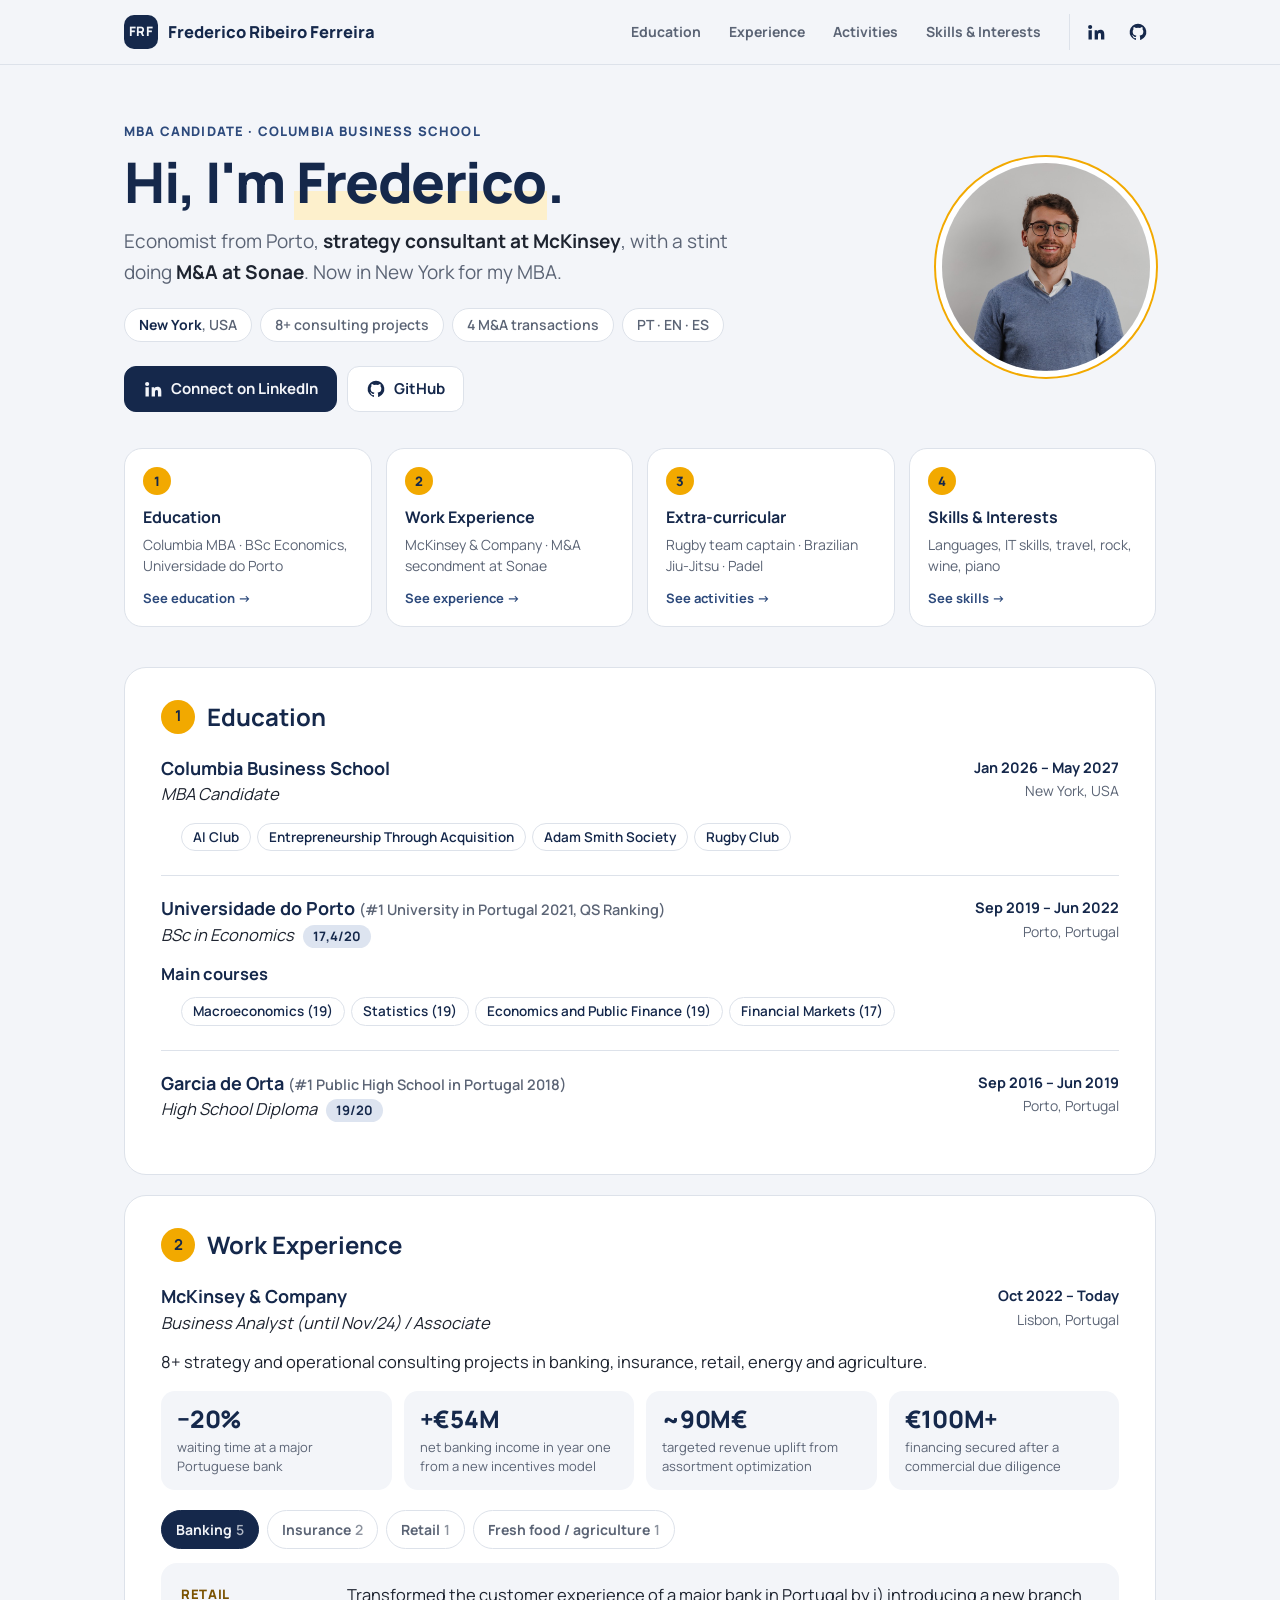
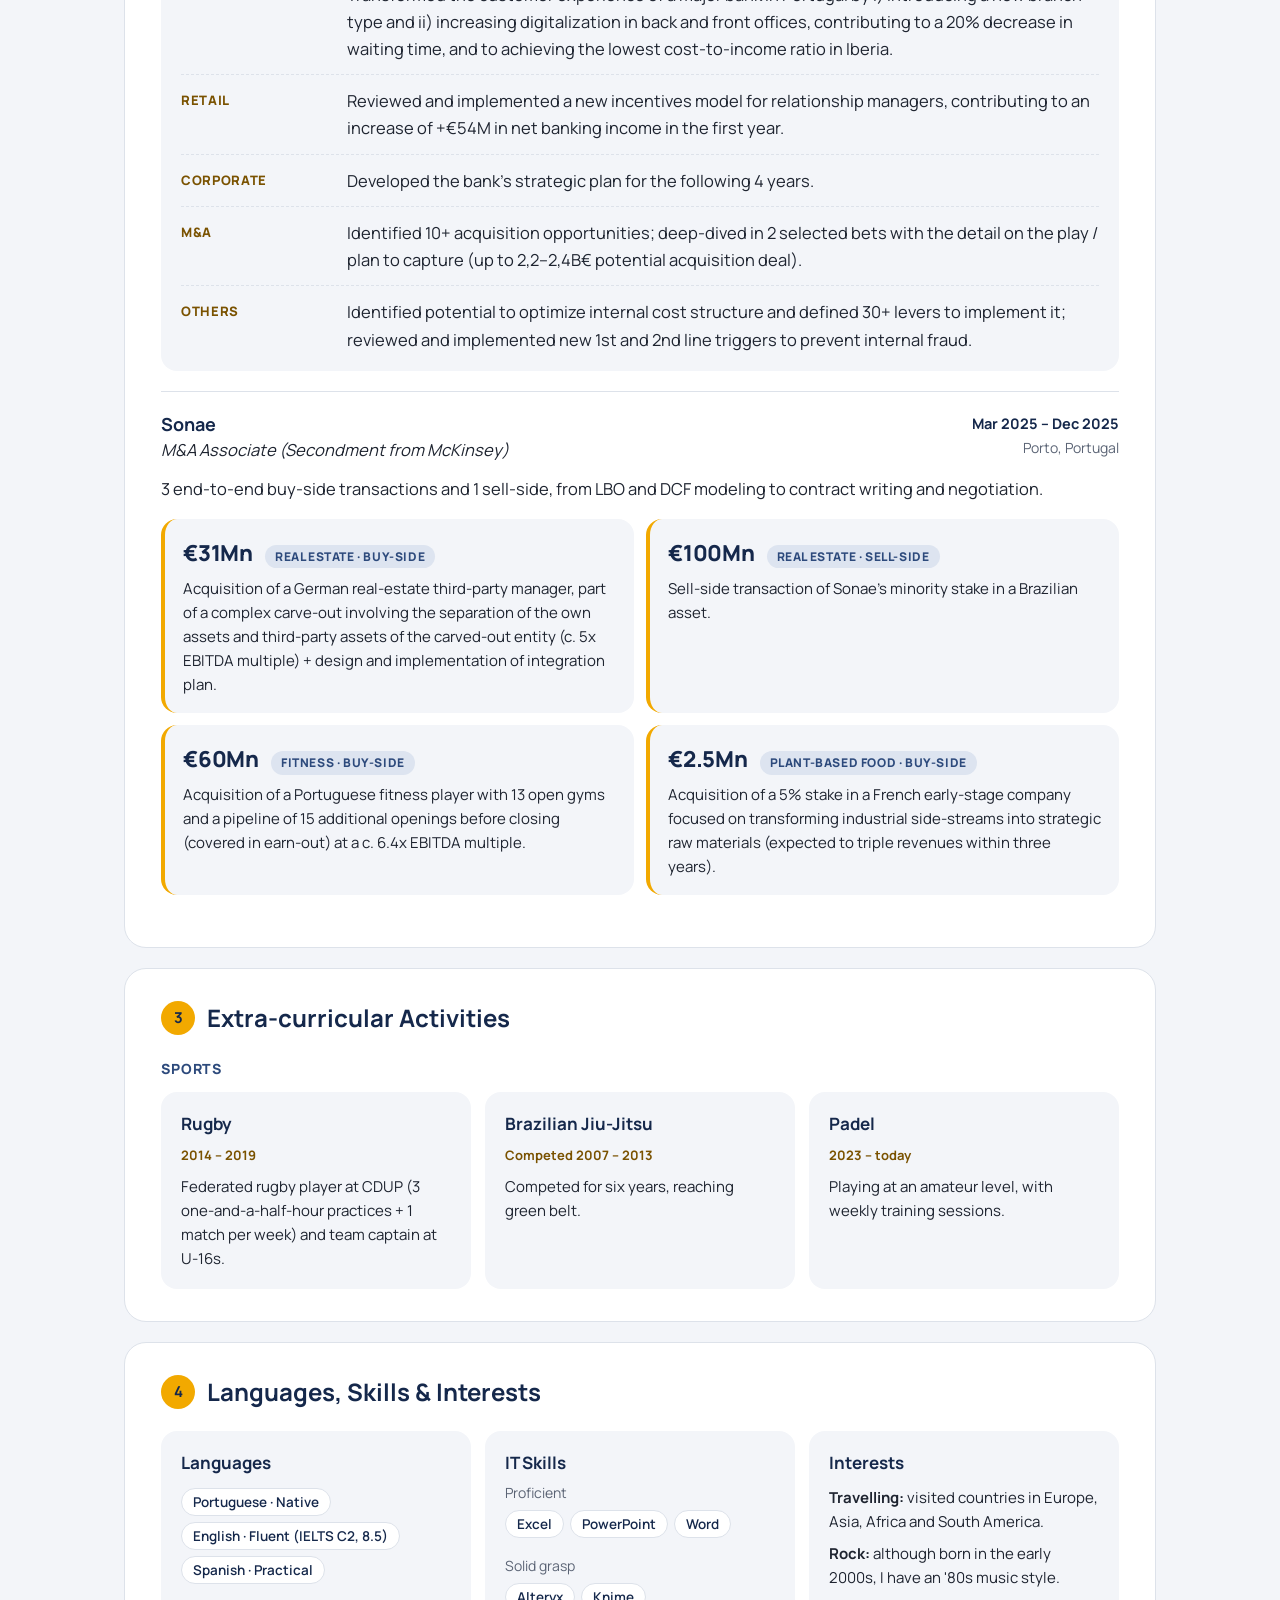
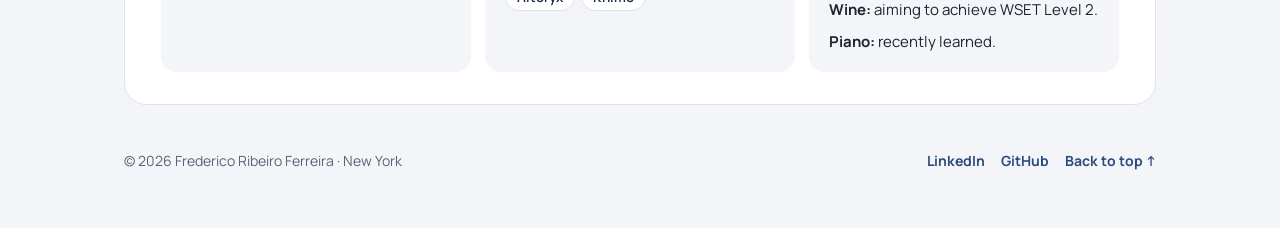
==== index.html @ c1e3e54e "Add personal home page Co-Authored-By: Claude Opus 5.5 <noreply@anthropic.com>" ====
<!doctype html>
<html lang="en">
<head>
<meta charset="utf-8">
<meta name="viewport" content="width=device-width, initial-scale=1">
<title>Frederico Ribeiro Ferreira</title>
<meta name="description" content="Frederico Ribeiro Ferreira: MBA Candidate at Columbia Business School, formerly McKinsey & Company and M&A at Sonae.">
<link rel="preconnect" href="https://fonts.googleapis.com">
<link rel="preconnect" href="https://fonts.gstatic.com" crossorigin>
<link href="https://fonts.googleapis.com/css2?family=Manrope:wght@400;500;600;700;800&display=swap" rel="stylesheet">
<style>
  :root{
    --bg:#F3F5F9; --bg2:#E6EAF1; --paper:#FFFFFF;
    --navy:#15284B; --navy-tint:#DDE4F0; --mid:#2D4A7C;
    --amber:#F2A900; --amber-tint:#FDF0CC; --amber-txt:#7A5200; --on-amber:#15284B;
    --text:#1E2430; --muted:#5B6475; --line:#DDE2EA;
    --r:18px; --nav-h:64px;
    color-scheme:light;
  }
  @media (prefers-color-scheme: dark){
    :root:not([data-theme="light"]){
      --bg:#0E1524; --bg2:#1A2540; --paper:#152038;
      --navy:#E8EDF7; --navy-tint:#1F2E52; --mid:#9DB5E0;
      --amber:#F2A900; --amber-tint:#3A2D0C; --amber-txt:#F7C64D; --on-amber:#15284B;
      --text:#D8DEE9; --muted:#9AA4B8; --line:#26334F;
      color-scheme:dark;
    }
  }
  :root[data-theme="dark"]{
    --bg:#0E1524; --bg2:#1A2540; --paper:#152038;
    --navy:#E8EDF7; --navy-tint:#1F2E52; --mid:#9DB5E0;
    --amber:#F2A900; --amber-tint:#3A2D0C; --amber-txt:#F7C64D; --on-amber:#15284B;
    --text:#D8DEE9; --muted:#9AA4B8; --line:#26334F;
    color-scheme:dark;
  }

  *{box-sizing:border-box}
  html{scroll-behavior:smooth;scroll-padding-top:calc(var(--nav-h) + 16px)}
  @media (prefers-reduced-motion: reduce){html{scroll-behavior:auto}}
  body{margin:0;background:var(--bg);color:var(--text);font-family:Manrope,system-ui,sans-serif;font-size:16.5px;line-height:1.65;-webkit-font-smoothing:antialiased}
  a{color:var(--mid)}
  a:focus-visible,button:focus-visible{outline:3px solid var(--amber);outline-offset:3px;border-radius:8px}
  svg.i{width:20px;height:20px;fill:currentColor;flex:none}
  .wrap{max-width:1080px;margin:0 auto;padding:0 24px}
  @media (max-width:600px){.wrap{padding:0 16px}}

  /* ---------- Top bar ---------- */
  .top{position:sticky;top:0;z-index:30;background:color-mix(in srgb,var(--bg) 88%,transparent);backdrop-filter:saturate(1.4) blur(10px);-webkit-backdrop-filter:saturate(1.4) blur(10px);border-bottom:1px solid var(--line)}
  .top .wrap{display:flex;align-items:center;gap:16px;height:var(--nav-h)}
  .brand{display:flex;align-items:center;gap:10px;text-decoration:none;color:var(--navy);font-weight:800;white-space:nowrap}
  .brand .mono{display:inline-grid;place-items:center;width:34px;height:34px;border-radius:10px;background:var(--navy);color:var(--bg);font-size:13px;letter-spacing:.02em}
  :root[data-theme="dark"] .brand .mono{background:var(--amber);color:var(--on-amber)}
  @media (prefers-color-scheme: dark){:root:not([data-theme="light"]) .brand .mono{background:var(--amber);color:var(--on-amber)}}
  .links{display:flex;gap:4px;margin-left:auto;overflow-x:auto;scrollbar-width:none;min-width:0}
  .links::-webkit-scrollbar{display:none}
  .links a{text-decoration:none;color:var(--muted);font-weight:700;font-size:14px;padding:7px 12px;border-radius:999px;white-space:nowrap;transition:background .15s,color .15s}
  .links a:hover{color:var(--navy);background:var(--bg2)}
  .links a.on{color:var(--amber-txt);background:var(--amber-tint)}
  .social{display:flex;gap:6px;padding-left:8px;border-left:1px solid var(--line)}
  .social a{display:inline-grid;place-items:center;width:36px;height:36px;border-radius:10px;color:var(--navy)}
  .social a:hover{background:var(--bg2)}
  @media (max-width:760px){
    .brand .full{display:none}
    .social{display:none}
    .links a{padding:7px 10px;font-size:13.5px}
  }

  /* ---------- Hero ---------- */
  .hero{padding:56px 0 28px}
  .hero .wrap{display:grid;grid-template-columns:minmax(0,1fr) 220px;gap:48px;align-items:center}
  .eyebrow{font-size:13px;letter-spacing:.09em;text-transform:uppercase;font-weight:800;color:var(--mid);margin:0}
  .hero h1{margin:10px 0 14px;font-size:clamp(36px,6vw,56px);line-height:1.06;font-weight:800;letter-spacing:-.025em;color:var(--navy)}
  .hero h1 .hl{background:linear-gradient(transparent 62%,var(--amber-tint) 62%);padding:0 2px}
  .lede{font-size:19px;color:var(--muted);max-width:620px;margin:0 0 20px}
  .lede strong{color:var(--text)}
  .chips{display:flex;flex-wrap:wrap;gap:8px;margin:0 0 24px;padding:0;list-style:none}
  .chip{background:var(--paper);border:1px solid var(--line);border-radius:999px;padding:4px 14px;font-size:14px;font-weight:600;color:var(--muted)}
  .chip b{color:var(--navy)}
  .btns{display:flex;flex-wrap:wrap;gap:10px}
  .btn{display:inline-flex;align-items:center;gap:8px;text-decoration:none;font-weight:700;font-size:15px;padding:10px 18px;border-radius:12px;border:1px solid var(--line);background:var(--paper);color:var(--navy);transition:transform .15s,border-color .15s}
  .btn:hover{transform:translateY(-1px);border-color:var(--mid)}
  .btn.primary{background:var(--navy);border-color:var(--navy);color:var(--bg)}
  .photo{width:220px;height:220px;border-radius:50%;object-fit:cover;border:6px solid var(--paper);box-shadow:0 0 0 2px var(--amber);justify-self:end;background:var(--bg2)}
  @media (max-width:760px){
    .hero{padding:32px 0 20px}
    .hero .wrap{grid-template-columns:1fr;gap:20px}
    .photo{order:-1;justify-self:start;width:112px;height:112px;border-width:4px}
    .lede{font-size:17px}
  }

  /* ---------- Quick tiles ---------- */
  .tiles{display:grid;grid-template-columns:repeat(4,minmax(0,1fr));gap:14px;margin:8px 0 40px}
  .tile{display:flex;flex-direction:column;gap:6px;text-decoration:none;color:inherit;background:var(--paper);border:1px solid var(--line);border-radius:var(--r);padding:18px 18px 16px;transition:transform .15s,border-color .15s}
  .tile:hover{transform:translateY(-2px);border-color:var(--amber)}
  .tile .n{display:inline-grid;place-items:center;width:28px;height:28px;border-radius:50%;background:var(--amber);color:var(--on-amber);font-weight:800;font-size:13px}
  .tile h2{margin:6px 0 0;font-size:16px;line-height:1.3;color:var(--navy)}
  .tile p{margin:0;font-size:14px;line-height:1.5;color:var(--muted)}
  .tile .go{margin-top:auto;padding-top:6px;font-size:13px;font-weight:700;color:var(--mid)}
  @media (max-width:900px){.tiles{grid-template-columns:repeat(2,minmax(0,1fr))}}

  /* ---------- Sections ---------- */
  section.sec{background:var(--paper);border:1px solid var(--line);border-radius:22px;padding:32px 36px;margin-bottom:20px}
  @media (max-width:600px){section.sec{padding:22px 18px;border-radius:18px}}
  .sec-h{display:flex;align-items:center;gap:12px;margin:0 0 22px;font-size:24px;line-height:1.25;color:var(--navy)}
  .sec-h .n{display:inline-grid;place-items:center;width:34px;height:34px;border-radius:50%;background:var(--amber);color:var(--on-amber);font-size:15px;flex:none}

  /* Entries (education & roles) */
  .entry{display:grid;grid-template-columns:minmax(0,1fr) auto;gap:2px 24px;padding:20px 0;border-top:1px solid var(--line)}
  .entry:first-of-type{border-top:0;padding-top:0}
  .entry h3{margin:0;font-size:18px;line-height:1.35;color:var(--navy)}
  .entry h3 .note{font-weight:600;color:var(--muted);font-size:14.5px}
  .entry .role{margin:0;font-style:italic;color:var(--text)}
  .entry .meta{text-align:right;font-size:14px;color:var(--muted);white-space:nowrap}
  .entry .meta b{display:block;color:var(--navy);font-size:14.5px}
  .entry .body{grid-column:1/-1;margin-top:10px}
  .entry ul{margin:0;padding-left:20px}
  .entry li{margin:4px 0}
  @media (max-width:600px){
    .entry{grid-template-columns:1fr}
    .entry .meta{text-align:left;white-space:normal;margin-top:4px}
    .entry .meta b{display:inline;margin-right:8px}
  }
  .grade{display:inline-block;background:var(--navy-tint);color:var(--navy);font-weight:700;font-size:13px;border-radius:999px;padding:1px 10px;margin-left:6px;font-style:normal}

  .intro{margin:0 0 16px;color:var(--text)}

  /* Highlight stats */
  .stats{display:grid;grid-template-columns:repeat(4,minmax(0,1fr));gap:12px;margin:0 0 20px}
  .stat{background:var(--bg);border-radius:14px;padding:14px 16px}
  .stat .v{font-size:24px;font-weight:800;line-height:1.2;color:var(--navy);letter-spacing:-.01em}
  .stat .l{font-size:13px;line-height:1.45;color:var(--muted);margin-top:4px}
  @media (max-width:900px){.stats{grid-template-columns:repeat(2,minmax(0,1fr))}}

  /* Sector tabs */
  .tabs{display:flex;flex-wrap:wrap;gap:8px;margin:0 0 14px}
  .tab{font:inherit;font-size:14px;font-weight:700;padding:7px 14px;border-radius:999px;border:1px solid var(--line);background:var(--paper);color:var(--muted);cursor:pointer}
  .tab:hover{color:var(--navy);border-color:var(--mid)}
  .tab[aria-selected="true"]{background:var(--navy);border-color:var(--navy);color:var(--bg)}
  .tab .c{font-weight:600;opacity:.7;margin-left:4px}
  .panel{background:var(--bg);border-radius:16px;padding:18px 20px}
  .panel[hidden]{display:none}
  .proj{display:grid;grid-template-columns:150px minmax(0,1fr);gap:4px 16px;padding:12px 0;border-top:1px dashed var(--line)}
  .proj:first-child{border-top:0;padding-top:0}
  .proj:last-child{padding-bottom:0}
  .proj .k{font-size:13px;font-weight:800;text-transform:uppercase;letter-spacing:.05em;color:var(--amber-txt);padding-top:3px}
  .proj p{margin:0}
  @media (max-width:600px){.proj{grid-template-columns:1fr}}

  /* Deal tiles */
  .deals{display:grid;grid-template-columns:repeat(2,minmax(0,1fr));gap:12px}
  .deal{background:var(--bg);border-radius:16px;padding:16px 18px;border-left:4px solid var(--amber)}
  .deal .top-row{display:flex;flex-wrap:wrap;align-items:baseline;gap:8px 12px;margin-bottom:6px}
  .deal .amt{font-size:22px;font-weight:800;color:var(--navy);letter-spacing:-.01em}
  .deal .tag{font-size:12px;font-weight:800;text-transform:uppercase;letter-spacing:.05em;color:var(--mid);background:var(--navy-tint);border-radius:999px;padding:2px 10px}
  .deal p{margin:0;font-size:15px;line-height:1.6}
  @media (max-width:760px){.deals{grid-template-columns:1fr}}

  /* Cards grid (activities, skills) */
  .grid3{display:grid;grid-template-columns:repeat(3,minmax(0,1fr));gap:14px}
  @media (max-width:900px){.grid3{grid-template-columns:1fr}}
  .card{background:var(--bg);border-radius:16px;padding:18px 20px}
  .card h3{margin:0 0 2px;font-size:17px;color:var(--navy)}
  .card .when{font-size:13px;font-weight:700;color:var(--amber-txt)}
  .card p{margin:8px 0 0;font-size:15px;line-height:1.6}
  .sub-h{margin:0 0 12px;font-size:14px;font-weight:800;text-transform:uppercase;letter-spacing:.06em;color:var(--mid)}
  .pills{display:flex;flex-wrap:wrap;gap:6px;margin-top:10px;padding:0;list-style:none}
  .pills li{background:var(--paper);border:1px solid var(--line);border-radius:999px;padding:2px 11px;font-size:13.5px;font-weight:600;color:var(--navy)}

  /* Footer */
  footer{padding:24px 0 56px;color:var(--muted);font-size:14px}
  footer .wrap{display:flex;flex-wrap:wrap;gap:12px 24px;align-items:center;justify-content:space-between}
  footer .f-links{display:flex;gap:16px}
  footer a{font-weight:700;text-decoration:none}
  footer a:hover{text-decoration:underline}
</style>
</head>
<body>

<header class="top">
  <div class="wrap">
    <a class="brand" href="#top" aria-label="Frederico Ribeiro Ferreira, back to top">
      <span class="mono">FRF</span><span class="full">Frederico Ribeiro Ferreira</span>
    </a>
    <nav class="links" aria-label="Sections">
      <a href="#education">Education</a>
      <a href="#experience">Experience</a>
      <a href="#activities">Activities</a>
      <a href="#skills">Skills &amp; Interests</a>
    </nav>
    <div class="social">
      <a href="https://www.linkedin.com/in/frederico-ribeiro-ferreira/" target="_blank" rel="noopener" aria-label="LinkedIn">
        <svg class="i" viewBox="0 0 24 24" aria-hidden="true"><path d="M4.98 3.5a2.5 2.5 0 1 1 0 5 2.5 2.5 0 0 1 0-5zM3 9.75h4V21H3V9.75zM9.5 9.75h3.83v1.54h.06c.53-1 1.84-2.06 3.79-2.06 4.05 0 4.8 2.67 4.8 6.13V21h-4v-5.02c0-1.2-.02-2.74-1.67-2.74-1.67 0-1.93 1.3-1.93 2.65V21h-4V9.75z"/></svg>
      </a>
      <a href="https://github.com/fredericoferreira12" target="_blank" rel="noopener" aria-label="GitHub">
        <svg class="i" viewBox="0 0 24 24" aria-hidden="true"><path d="M12 2a10 10 0 0 0-3.16 19.49c.5.09.68-.22.68-.48v-1.7c-2.78.6-3.37-1.34-3.37-1.34-.45-1.16-1.11-1.47-1.11-1.47-.91-.62.07-.6.07-.6 1 .07 1.53 1.03 1.53 1.03.9 1.52 2.34 1.08 2.91.83.09-.65.35-1.09.63-1.34-2.22-.25-4.55-1.11-4.55-4.94 0-1.09.39-1.98 1.03-2.68-.1-.25-.45-1.27.1-2.64 0 0 .84-.27 2.75 1.02a9.56 9.56 0 0 1 5 0c1.91-1.29 2.75-1.02 2.75-1.02.55 1.37.2 2.39.1 2.64.64.7 1.03 1.59 1.03 2.68 0 3.84-2.34 4.68-4.57 4.93.36.31.68.92.68 1.85v2.74c0 .27.18.58.69.48A10 10 0 0 0 12 2z"/></svg>
      </a>
    </div>
  </div>
</header>

<main id="top">

  <!-- ===== Hero ===== -->
  <div class="hero">
    <div class="wrap">
      <div>
        <p class="eyebrow">MBA Candidate · Columbia Business School</p>
        <h1>Hi, I'm <span class="hl">Frederico</span>.</h1>
        <p class="lede">Economist from Porto, <strong>strategy consultant at McKinsey</strong>, with a stint doing <strong>M&amp;A at Sonae</strong>. Now in New York for my MBA.</p>
        <ul class="chips">
          <li class="chip"><b>New York</b>, USA</li>
          <li class="chip">8+ consulting projects</li>
          <li class="chip">4 M&amp;A transactions</li>
          <li class="chip">PT · EN · ES</li>
        </ul>
        <div class="btns">
          <a class="btn primary" href="https://www.linkedin.com/in/frederico-ribeiro-ferreira/" target="_blank" rel="noopener">
            <svg class="i" viewBox="0 0 24 24" aria-hidden="true"><path d="M4.98 3.5a2.5 2.5 0 1 1 0 5 2.5 2.5 0 0 1 0-5zM3 9.75h4V21H3V9.75zM9.5 9.75h3.83v1.54h.06c.53-1 1.84-2.06 3.79-2.06 4.05 0 4.8 2.67 4.8 6.13V21h-4v-5.02c0-1.2-.02-2.74-1.67-2.74-1.67 0-1.93 1.3-1.93 2.65V21h-4V9.75z"/></svg>
            Connect on LinkedIn
          </a>
          <a class="btn" href="https://github.com/fredericoferreira12" target="_blank" rel="noopener">
            <svg class="i" viewBox="0 0 24 24" aria-hidden="true"><path d="M12 2a10 10 0 0 0-3.16 19.49c.5.09.68-.22.68-.48v-1.7c-2.78.6-3.37-1.34-3.37-1.34-.45-1.16-1.11-1.47-1.11-1.47-.91-.62.07-.6.07-.6 1 .07 1.53 1.03 1.53 1.03.9 1.52 2.34 1.08 2.91.83.09-.65.35-1.09.63-1.34-2.22-.25-4.55-1.11-4.55-4.94 0-1.09.39-1.98 1.03-2.68-.1-.25-.45-1.27.1-2.64 0 0 .84-.27 2.75 1.02a9.56 9.56 0 0 1 5 0c1.91-1.29 2.75-1.02 2.75-1.02.55 1.37.2 2.39.1 2.64.64.7 1.03 1.59 1.03 2.68 0 3.84-2.34 4.68-4.57 4.93.36.31.68.92.68 1.85v2.74c0 .27.18.58.69.48A10 10 0 0 0 12 2z"/></svg>
            GitHub
          </a>
        </div>
      </div>
      <img class="photo" src="Linkedin%20picture.jpg" alt="Portrait of Frederico Ribeiro Ferreira" width="220" height="220">
    </div>
  </div>

  <div class="wrap">

    <!-- ===== Quick tiles ===== -->
    <nav class="tiles" aria-label="Jump to a section">
      <a class="tile" href="#education">
        <span class="n">1</span>
        <h2>Education</h2>
        <p>Columbia MBA · BSc Economics, Universidade do Porto</p>
        <span class="go">See education →</span>
      </a>
      <a class="tile" href="#experience">
        <span class="n">2</span>
        <h2>Work Experience</h2>
        <p>McKinsey &amp; Company · M&amp;A secondment at Sonae</p>
        <span class="go">See experience →</span>
      </a>
      <a class="tile" href="#activities">
        <span class="n">3</span>
        <h2>Extra-curricular</h2>
        <p>Rugby team captain · Brazilian Jiu-Jitsu · Padel</p>
        <span class="go">See activities →</span>
      </a>
      <a class="tile" href="#skills">
        <span class="n">4</span>
        <h2>Skills &amp; Interests</h2>
        <p>Languages, IT skills, travel, rock, wine, piano</p>
        <span class="go">See skills →</span>
      </a>
    </nav>

    <!-- ===== 1. Education ===== -->
    <section class="sec" id="education" aria-labelledby="h-edu">
      <h2 class="sec-h" id="h-edu"><span class="n">1</span>Education</h2>

      <article class="entry">
        <div>
          <h3>Columbia Business School</h3>
          <p class="role">MBA Candidate</p>
        </div>
        <div class="meta"><b>Jan 2026 – May 2027</b>New York, USA</div>
        <div class="body">
          <ul class="pills" aria-label="Clubs">
            <li>AI Club</li><li>Entrepreneurship Through Acquisition</li><li>Adam Smith Society</li><li>Rugby Club</li>
          </ul>
        </div>
      </article>

      <article class="entry">
        <div>
          <h3>Universidade do Porto <span class="note">(#1 University in Portugal 2021, QS Ranking)</span></h3>
          <p class="role">BSc in Economics <span class="grade">17,4/20</span></p>
        </div>
        <div class="meta"><b>Sep 2019 – Jun 2022</b>Porto, Portugal</div>
        <div class="body">
          <p style="margin:0 0 6px;font-weight:700;color:var(--navy)">Main courses</p>
          <ul class="pills" aria-label="Main courses">
            <li>Macroeconomics (19)</li><li>Statistics (19)</li><li>Economics and Public Finance (19)</li><li>Financial Markets (17)</li>
          </ul>
        </div>
      </article>

      <article class="entry">
        <div>
          <h3>Garcia de Orta <span class="note">(#1 Public High School in Portugal 2018)</span></h3>
          <p class="role">High School Diploma <span class="grade">19/20</span></p>
        </div>
        <div class="meta"><b>Sep 2016 – Jun 2019</b>Porto, Portugal</div>
      </article>
    </section>

    <!-- ===== 2. Work experience ===== -->
    <section class="sec" id="experience" aria-labelledby="h-work">
      <h2 class="sec-h" id="h-work"><span class="n">2</span>Work Experience</h2>

      <!-- McKinsey -->
      <article class="entry">
        <div>
          <h3>McKinsey &amp; Company</h3>
          <p class="role">Business Analyst (until Nov/24) / Associate</p>
        </div>
        <div class="meta"><b>Oct 2022 – Today</b>Lisbon, Portugal</div>
        <div class="body">
          <p class="intro">8+ strategy and operational consulting projects in banking, insurance, retail, energy and agriculture.</p>

          <div class="stats">
            <div class="stat"><div class="v">−20%</div><div class="l">waiting time at a major Portuguese bank</div></div>
            <div class="stat"><div class="v">+€54M</div><div class="l">net banking income in year one from a new incentives model</div></div>
            <div class="stat"><div class="v">~90M€</div><div class="l">targeted revenue uplift from assortment optimization</div></div>
            <div class="stat"><div class="v">€100M+</div><div class="l">financing secured after a commercial due diligence</div></div>
          </div>

          <div class="tabs" role="tablist" aria-label="Projects by sector">
            <button class="tab" role="tab" id="t-bank" aria-controls="p-bank" aria-selected="true">Banking<span class="c">5</span></button>
            <button class="tab" role="tab" id="t-ins" aria-controls="p-ins" aria-selected="false" tabindex="-1">Insurance<span class="c">2</span></button>
            <button class="tab" role="tab" id="t-ret" aria-controls="p-ret" aria-selected="false" tabindex="-1">Retail<span class="c">1</span></button>
            <button class="tab" role="tab" id="t-agr" aria-controls="p-agr" aria-selected="false" tabindex="-1">Fresh food / agriculture<span class="c">1</span></button>
          </div>

          <div class="panel" role="tabpanel" id="p-bank" aria-labelledby="t-bank">
            <div class="proj"><div class="k">Retail</div><p>Transformed the customer experience of a major bank in Portugal by i) introducing a new branch type and ii) increasing digitalization in back and front offices, contributing to a 20% decrease in waiting time, and to achieving the lowest cost-to-income ratio in Iberia.</p></div>
            <div class="proj"><div class="k">Retail</div><p>Reviewed and implemented a new incentives model for relationship managers, contributing to an increase of +€54M in net banking income in the first year.</p></div>
            <div class="proj"><div class="k">Corporate</div><p>Developed the bank's strategic plan for the following 4 years.</p></div>
            <div class="proj"><div class="k">M&amp;A</div><p>Identified 10+ acquisition opportunities; deep-dived in 2 selected bets with the detail on the play / plan to capture (up to 2,2–2,4B€ potential acquisition deal).</p></div>
            <div class="proj"><div class="k">Others</div><p>Identified potential to optimize internal cost structure and defined 30+ levers to implement it; reviewed and implemented new 1st and 2nd line triggers to prevent internal fraud.</p></div>
          </div>
          <div class="panel" role="tabpanel" id="p-ins" aria-labelledby="t-ins" hidden>
            <div class="proj"><div class="k">Digital marketing</div><p>Facilitated a key partnership between a leading credit specialist and a major insurance company, and enhanced its digital marketing strategy, optimizing the sales funnel across multiple channels.</p></div>
            <div class="proj"><div class="k">Business building</div><p>Developed a pilot to establish a new business unit for a leading insurance company, with an estimated accumulated revenues of up to €~260M over a period of 5 years.</p></div>
          </div>
          <div class="panel" role="tabpanel" id="p-ret" aria-labelledby="t-ret" hidden>
            <div class="proj"><div class="k">Assortment</div><p>Implemented a new assortment optimization methodology, accelerating category review from 15 categories in 3 months to 45 categories in 1 month, with the goal of achieving an impact of ~90M€ revenue uplift.</p></div>
          </div>
          <div class="panel" role="tabpanel" id="p-agr" aria-labelledby="t-agr" hidden>
            <div class="proj"><div class="k">Commercial DD</div><p>Conducted a commercial-DD for an emerging agriculture player, focusing on avocados and tangerines market, and the company positioning, contributing to securing €100M+ in financing.</p></div>
          </div>
        </div>
      </article>

      <!-- Sonae -->
      <article class="entry">
        <div>
          <h3>Sonae</h3>
          <p class="role">M&amp;A Associate (Secondment from McKinsey)</p>
        </div>
        <div class="meta"><b>Mar 2025 – Dec 2025</b>Porto, Portugal</div>
        <div class="body">
          <p class="intro">3 end-to-end buy-side transactions and 1 sell-side, from LBO and DCF modeling to contract writing and negotiation.</p>
          <div class="deals">
            <div class="deal">
              <div class="top-row"><span class="amt">€31Mn</span><span class="tag">Real estate · Buy-side</span></div>
              <p>Acquisition of a German real-estate third-party manager, part of a complex carve-out involving the separation of the own assets and third-party assets of the carved-out entity (c. 5x EBITDA multiple) + design and implementation of integration plan.</p>
            </div>
            <div class="deal">
              <div class="top-row"><span class="amt">€100Mn</span><span class="tag">Real estate · Sell-side</span></div>
              <p>Sell-side transaction of Sonae's minority stake in a Brazilian asset.</p>
            </div>
            <div class="deal">
              <div class="top-row"><span class="amt">€60Mn</span><span class="tag">Fitness · Buy-side</span></div>
              <p>Acquisition of a Portuguese fitness player with 13 open gyms and a pipeline of 15 additional openings before closing (covered in earn-out) at a c. 6.4x EBITDA multiple.</p>
            </div>
            <div class="deal">
              <div class="top-row"><span class="amt">€2.5Mn</span><span class="tag">Plant-based food · Buy-side</span></div>
              <p>Acquisition of a 5% stake in a French early-stage company focused on transforming industrial side-streams into strategic raw materials (expected to triple revenues within three years).</p>
            </div>
          </div>
        </div>
      </article>
    </section>

    <!-- ===== 3. Extra-curricular ===== -->
    <section class="sec" id="activities" aria-labelledby="h-act">
      <h2 class="sec-h" id="h-act"><span class="n">3</span>Extra-curricular Activities</h2>
      <p class="sub-h">Sports</p>
      <div class="grid3">
        <div class="card">
          <h3>Rugby</h3>
          <span class="when">2014 – 2019</span>
          <p>Federated rugby player at CDUP (3 one-and-a-half-hour practices + 1 match per week) and team captain at U-16s.</p>
        </div>
        <div class="card">
          <h3>Brazilian Jiu-Jitsu</h3>
          <span class="when">Competed 2007 – 2013</span>
          <p>Competed for six years, reaching green belt.</p>
        </div>
        <div class="card">
          <h3>Padel</h3>
          <span class="when">2023 – today</span>
          <p>Playing at an amateur level, with weekly training sessions.</p>
        </div>
      </div>
    </section>

    <!-- ===== 4. Languages, skills and interests ===== -->
    <section class="sec" id="skills" aria-labelledby="h-skl">
      <h2 class="sec-h" id="h-skl"><span class="n">4</span>Languages, Skills &amp; Interests</h2>
      <div class="grid3">
        <div class="card">
          <h3>Languages</h3>
          <ul class="pills">
            <li>Portuguese · Native</li>
            <li>English · Fluent (IELTS C2, 8.5)</li>
            <li>Spanish · Practical</li>
          </ul>
        </div>
        <div class="card">
          <h3>IT Skills</h3>
          <p style="margin-top:4px;font-size:14px;color:var(--muted)">Proficient</p>
          <ul class="pills" style="margin-top:6px"><li>Excel</li><li>PowerPoint</li><li>Word</li></ul>
          <p style="margin-top:12px;font-size:14px;color:var(--muted)">Solid grasp</p>
          <ul class="pills" style="margin-top:6px"><li>Alteryx</li><li>Knime</li></ul>
        </div>
        <div class="card">
          <h3>Interests</h3>
          <p><b>Travelling:</b> visited countries in Europe, Asia, Africa and South America.</p>
          <p><b>Rock:</b> although born in the early 2000s, I have an '80s music style.</p>
          <p><b>Wine:</b> aiming to achieve WSET Level 2.</p>
          <p><b>Piano:</b> recently learned.</p>
        </div>
      </div>
    </section>

  </div>
</main>

<footer>
  <div class="wrap">
    <span>© 2026 Frederico Ribeiro Ferreira · New York</span>
    <div class="f-links">
      <a href="https://www.linkedin.com/in/frederico-ribeiro-ferreira/" target="_blank" rel="noopener">LinkedIn</a>
      <a href="https://github.com/fredericoferreira12" target="_blank" rel="noopener">GitHub</a>
      <a href="#top">Back to top ↑</a>
    </div>
  </div>
</footer>

<script>
  // Sector tabs (click + arrow keys)
  const tabs = [...document.querySelectorAll('.tab')];
  function select(tab){
    tabs.forEach(t=>{
      const on = t === tab;
      t.setAttribute('aria-selected', on);
      t.tabIndex = on ? 0 : -1;
      document.getElementById(t.getAttribute('aria-controls')).hidden = !on;
    });
  }
  tabs.forEach((t,i)=>{
    t.addEventListener('click', ()=>select(t));
    t.addEventListener('keydown', e=>{
      if(e.key!=='ArrowRight' && e.key!=='ArrowLeft') return;
      const next = tabs[(i + (e.key==='ArrowRight'?1:-1) + tabs.length) % tabs.length];
      select(next); next.focus(); e.preventDefault();
    });
  });

  // Highlight the current section in the top bar
  const navLinks = [...document.querySelectorAll('.links a')];
  const byId = Object.fromEntries(navLinks.map(a=>[a.hash.slice(1), a]));
  const seen = new Map();
  const io = new IntersectionObserver(entries=>{
    entries.forEach(e=>seen.set(e.target.id, e.isIntersecting));
    const current = navLinks.map(a=>a.hash.slice(1)).find(id=>seen.get(id));
    navLinks.forEach(a=>a.classList.toggle('on', a.hash.slice(1)===current));
    if(current) byId[current].scrollIntoView({block:'nearest', inline:'nearest'});
  }, {rootMargin:'-40% 0px -55% 0px'});
  Object.keys(byId).forEach(id=>io.observe(document.getElementById(id)));
</script>
</body>
</html>
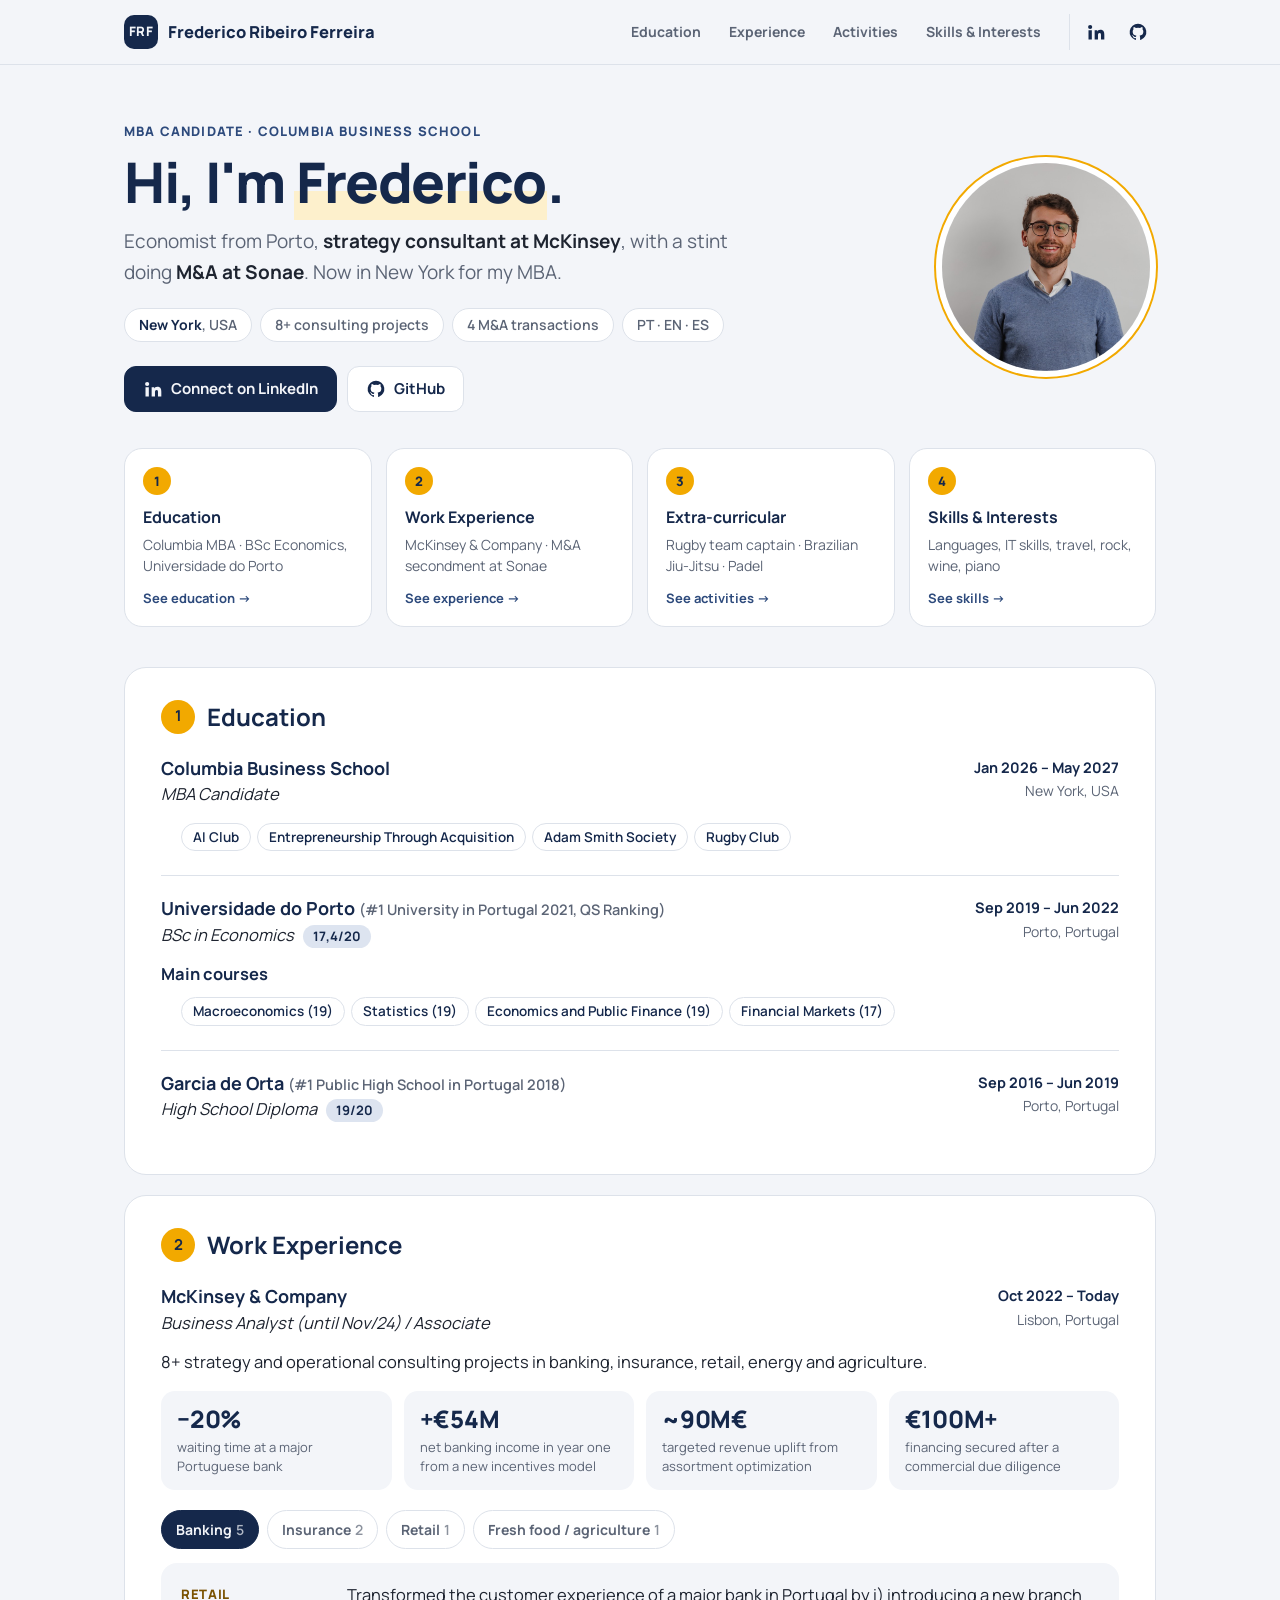
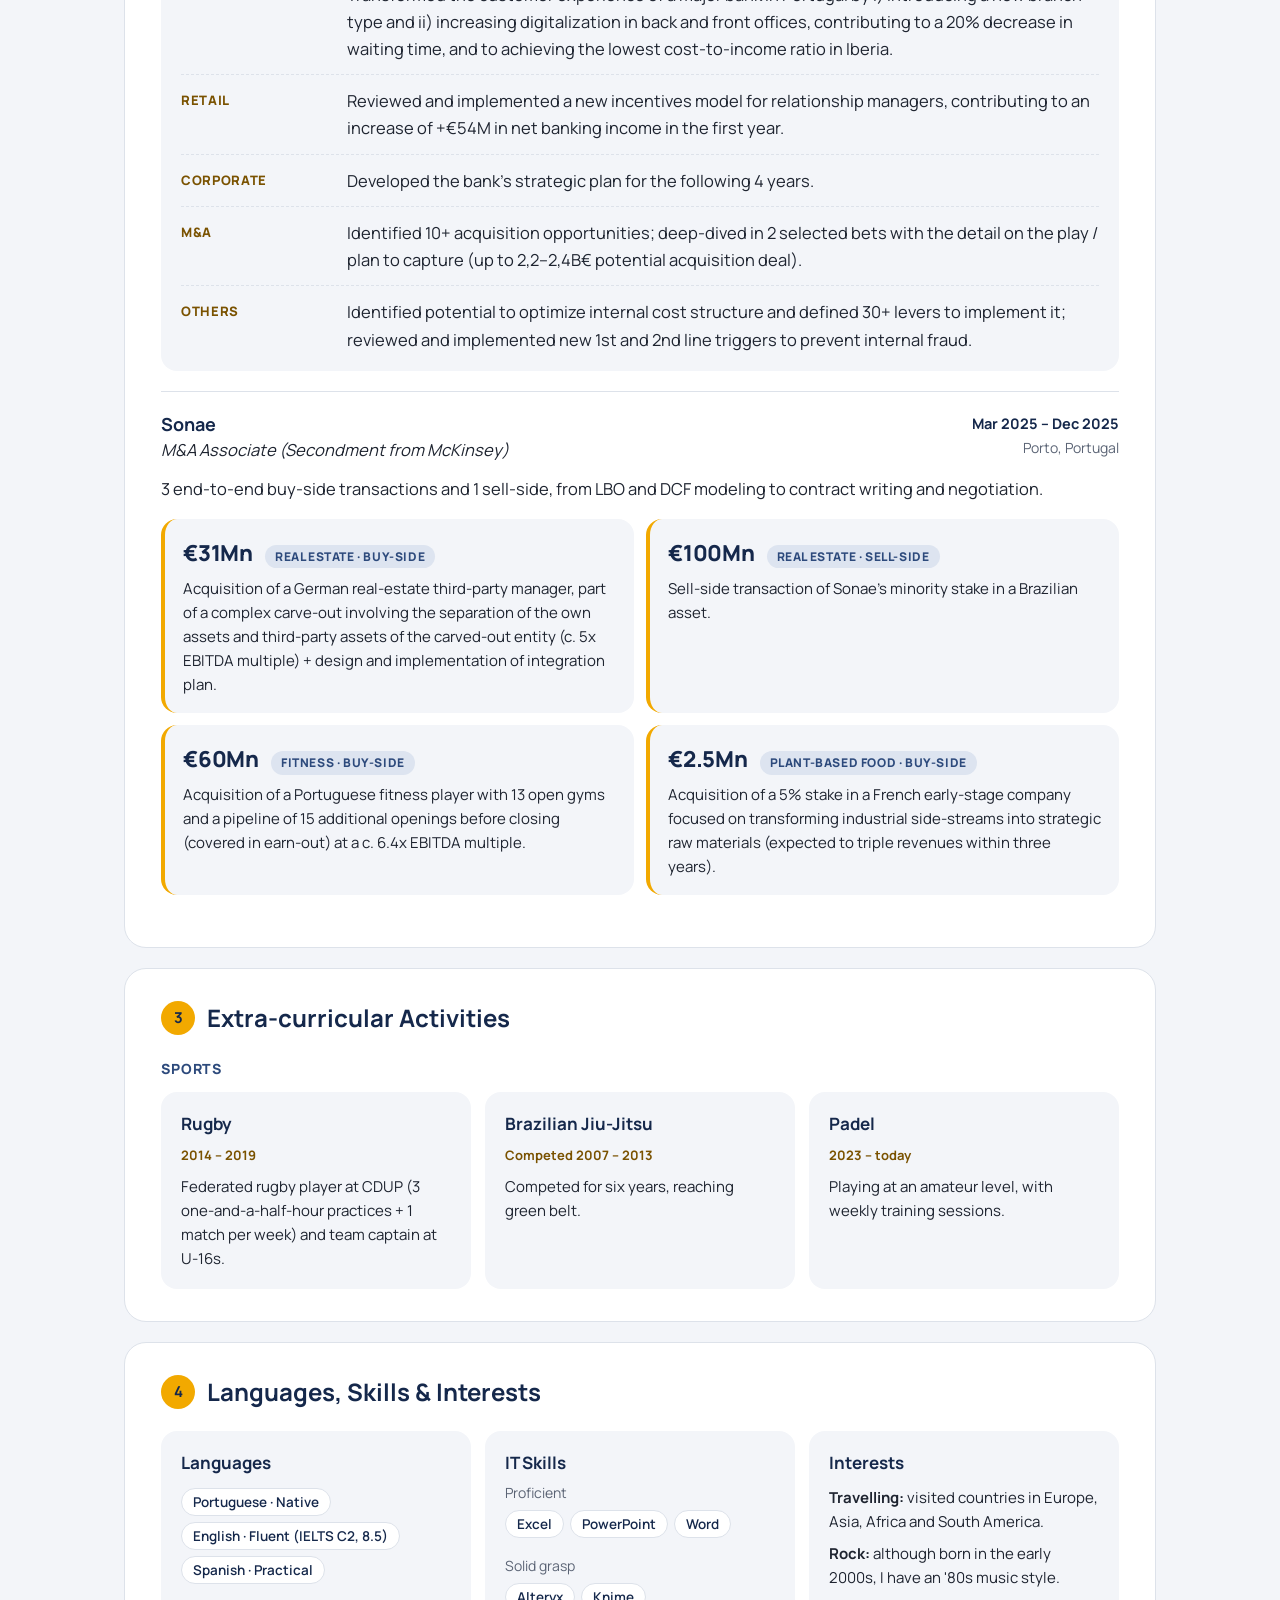
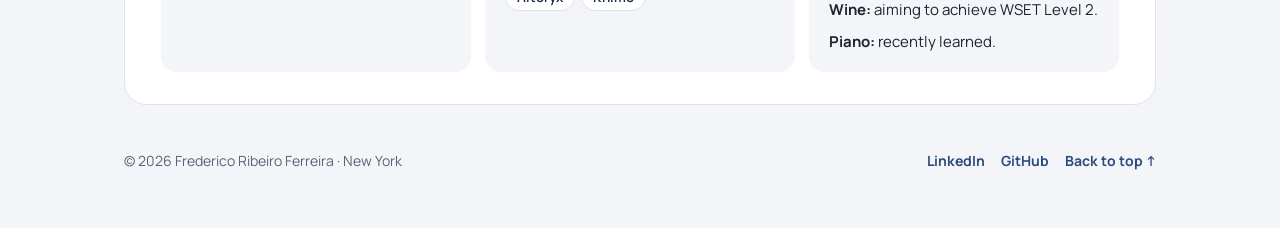
==== commit 28fb15e5: "Fix glitchy scrolling: stop nav highlight from scrolling the page Co-Authored-By: Claude Opus 5.5 <n" ====
--- a/index.html
+++ b/index.html
@@ -45,7 +45,7 @@
   @media (max-width:600px){.wrap{padding:0 16px}}
 
   /* ---------- Top bar ---------- */
-  .top{position:sticky;top:0;z-index:30;background:color-mix(in srgb,var(--bg) 88%,transparent);backdrop-filter:saturate(1.4) blur(10px);-webkit-backdrop-filter:saturate(1.4) blur(10px);border-bottom:1px solid var(--line)}
+  .top{position:sticky;top:0;z-index:30;background:var(--bg);border-bottom:1px solid var(--line)}
   .top .wrap{display:flex;align-items:center;gap:16px;height:var(--nav-h)}
   .brand{display:flex;align-items:center;gap:10px;text-decoration:none;color:var(--navy);font-weight:800;white-space:nowrap}
   .brand .mono{display:inline-grid;place-items:center;width:34px;height:34px;border-radius:10px;background:var(--navy);color:var(--bg);font-size:13px;letter-spacing:.02em}
@@ -53,7 +53,7 @@
   @media (prefers-color-scheme: dark){:root:not([data-theme="light"]) .brand .mono{background:var(--amber);color:var(--on-amber)}}
   .links{display:flex;gap:4px;margin-left:auto;overflow-x:auto;scrollbar-width:none;min-width:0}
   .links::-webkit-scrollbar{display:none}
-  .links a{text-decoration:none;color:var(--muted);font-weight:700;font-size:14px;padding:7px 12px;border-radius:999px;white-space:nowrap;transition:background .15s,color .15s}
+  .links a{text-decoration:none;color:var(--muted);font-weight:700;font-size:14px;padding:7px 12px;border-radius:999px;white-space:nowrap}
   .links a:hover{color:var(--navy);background:var(--bg2)}
   .links a.on{color:var(--amber-txt);background:var(--amber-tint)}
   .social{display:flex;gap:6px;padding-left:8px;border-left:1px solid var(--line)}
@@ -463,17 +463,30 @@
     });
   });
 
-  // Highlight the current section in the top bar
-  const navLinks = [...document.querySelectorAll('.links a')];
-  const byId = Object.fromEntries(navLinks.map(a=>[a.hash.slice(1), a]));
-  const seen = new Map();
-  const io = new IntersectionObserver(entries=>{
-    entries.forEach(e=>seen.set(e.target.id, e.isIntersecting));
-    const current = navLinks.map(a=>a.hash.slice(1)).find(id=>seen.get(id));
-    navLinks.forEach(a=>a.classList.toggle('on', a.hash.slice(1)===current));
-    if(current) byId[current].scrollIntoView({block:'nearest', inline:'nearest'});
-  }, {rootMargin:'-40% 0px -55% 0px'});
-  Object.keys(byId).forEach(id=>io.observe(document.getElementById(id)));
+  // Highlight the current section in the top bar.
+  // Only toggles a class when the section changes; never scrolls the page.
+  const nav = document.querySelector('.links');
+  const navLinks = [...nav.querySelectorAll('a')];
+  const sections = navLinks.map(a=>document.getElementById(a.hash.slice(1)));
+  let active = -1, ticking = false;
+  function update(){
+    ticking = false;
+    const line = innerHeight * 0.35;
+    let idx = -1;
+    sections.forEach((s,i)=>{ if(s.getBoundingClientRect().top <= line) idx = i; });
+    if(innerHeight + scrollY >= document.documentElement.scrollHeight - 4) idx = sections.length - 1;
+    if(idx === active) return;
+    active = idx;
+    navLinks.forEach((a,i)=>a.classList.toggle('on', i===idx));
+    // On narrow screens, slide the nav strip sideways only (not the page)
+    if(idx >= 0 && nav.scrollWidth > nav.clientWidth){
+      const a = navLinks[idx];
+      nav.scrollTo({left: a.offsetLeft - nav.offsetLeft - 8, behavior:'auto'});
+    }
+  }
+  addEventListener('scroll', ()=>{ if(!ticking){ ticking = true; requestAnimationFrame(update); } }, {passive:true});
+  addEventListener('resize', update);
+  update();
 </script>
 </body>
 </html>
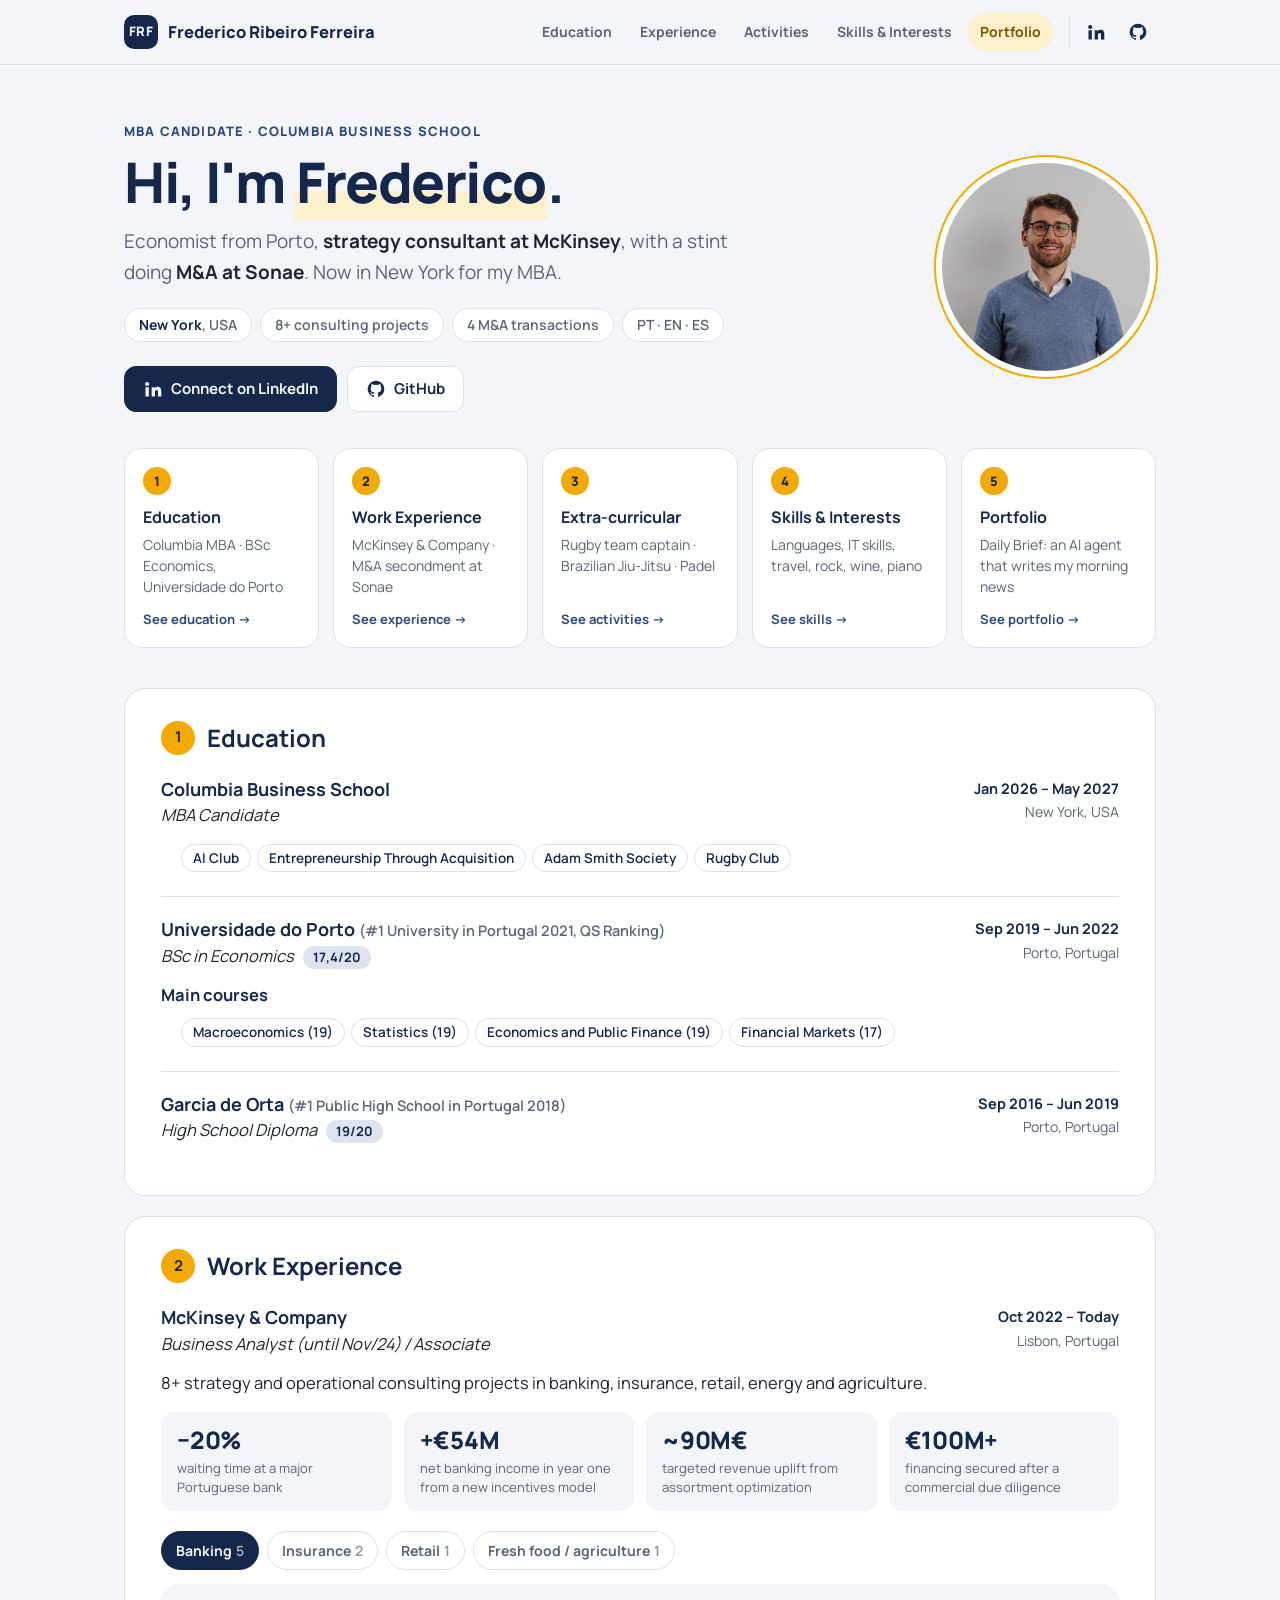
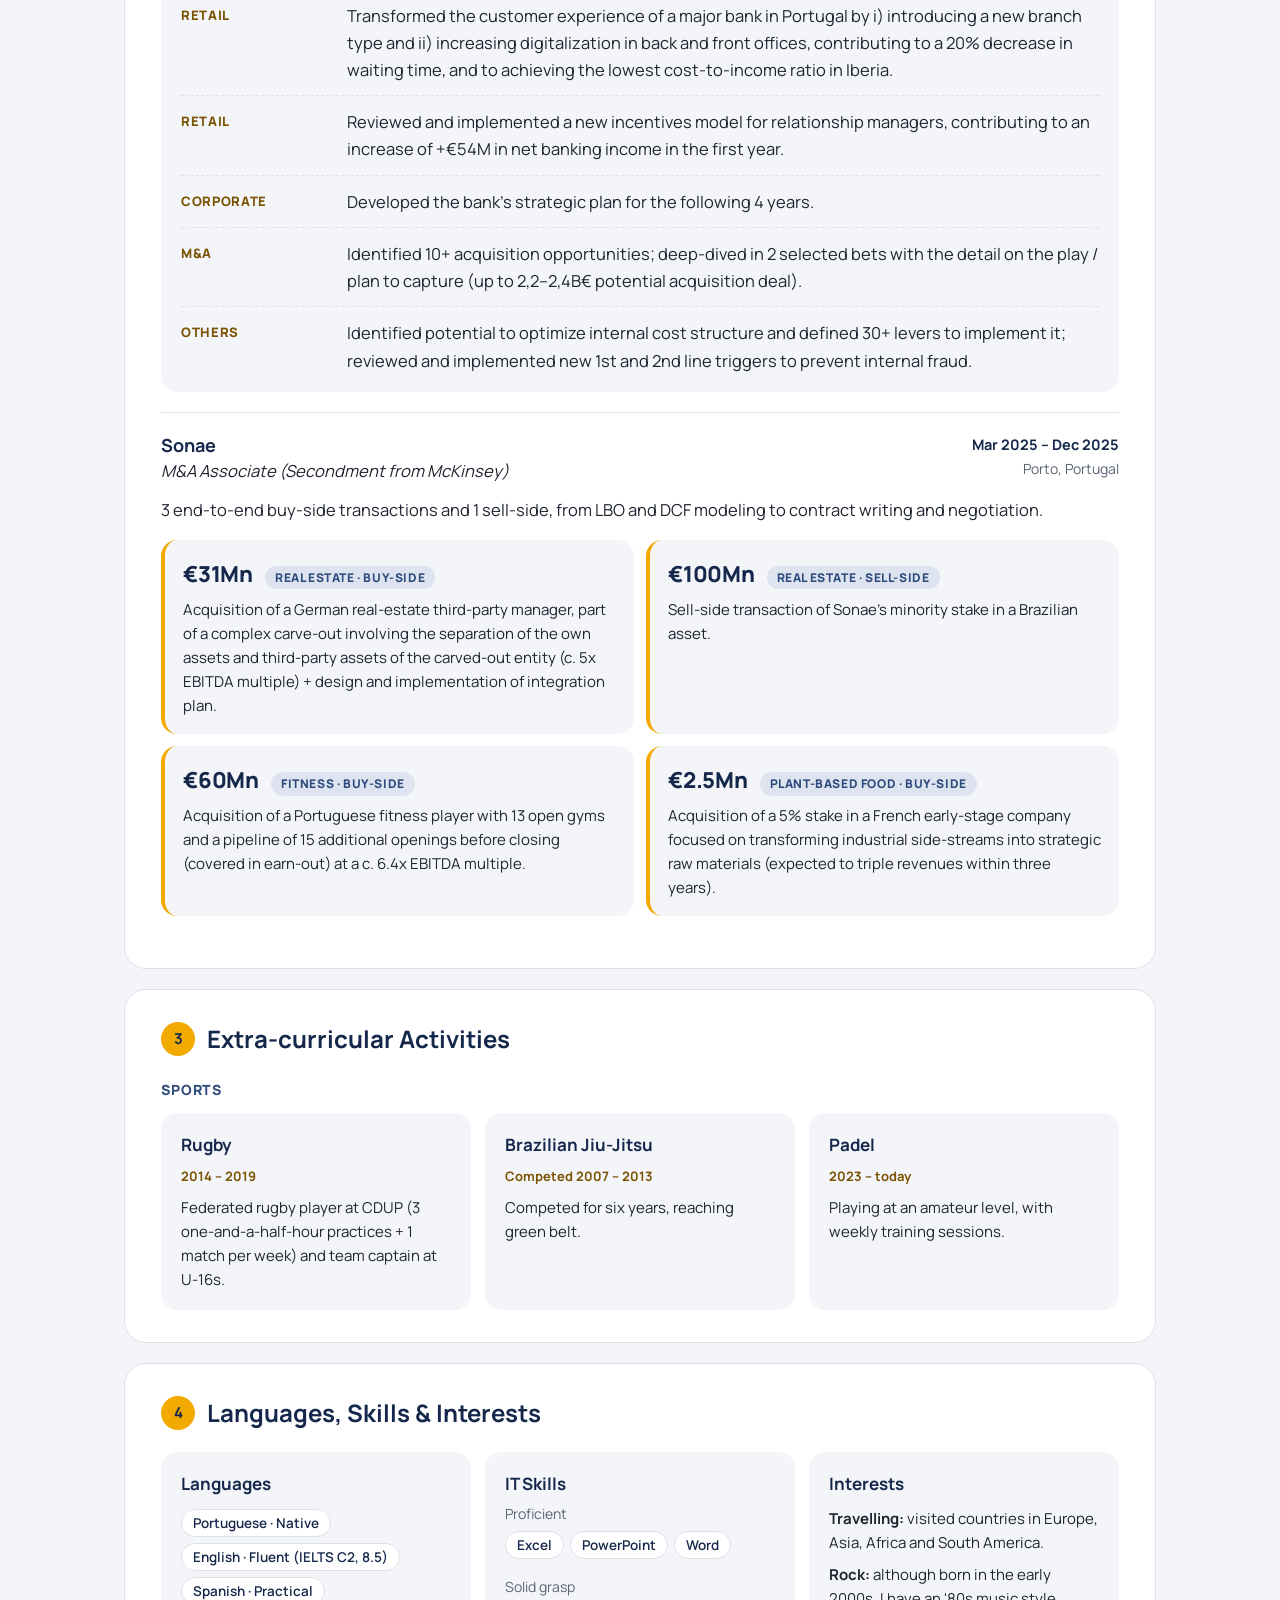
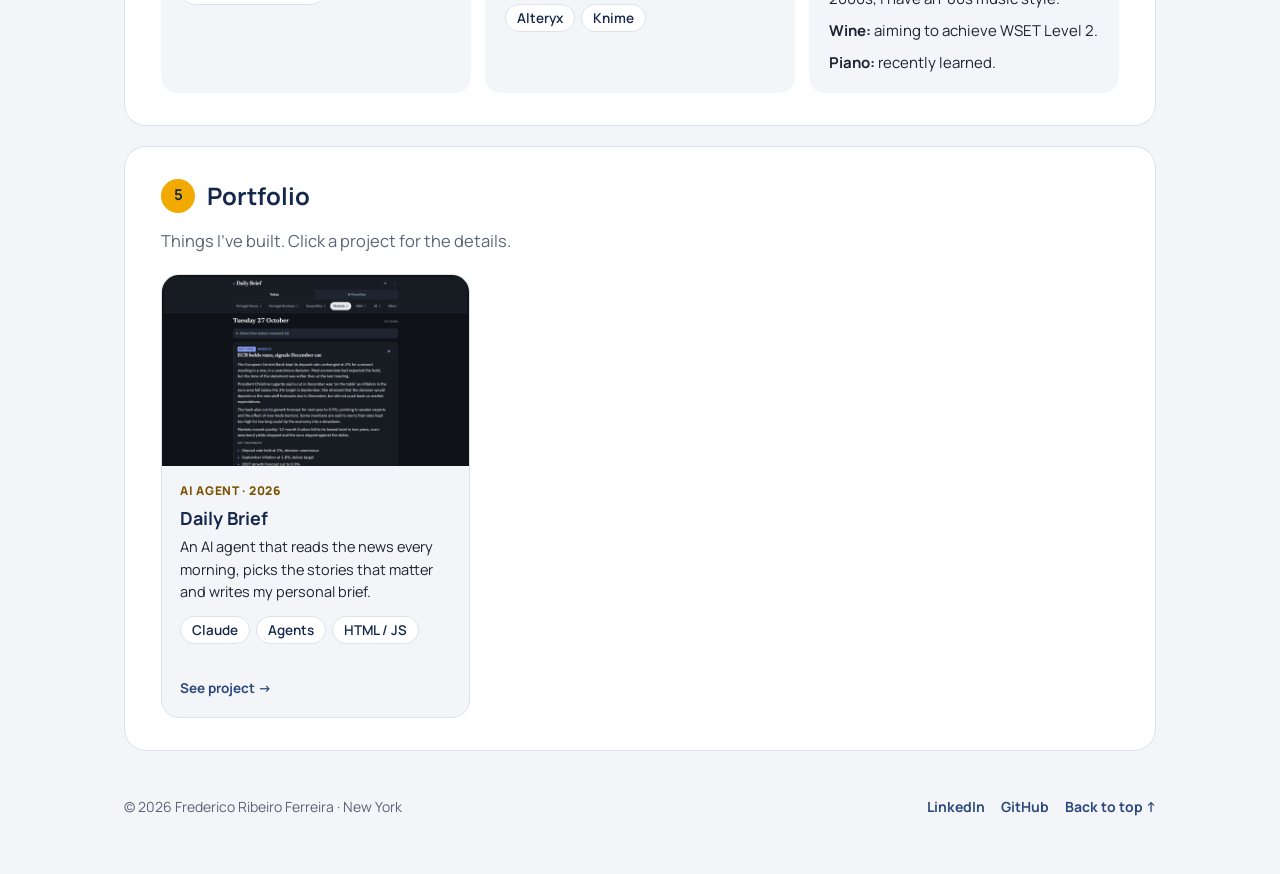
==== commit 33ab4306: "Add portfolio with Daily Brief project page; smoother scrolling in Safari Co-Authored-By: Claude Opu" ====
--- a/index.html
+++ b/index.html
@@ -8,171 +8,7 @@
 <link rel="preconnect" href="https://fonts.googleapis.com">
 <link rel="preconnect" href="https://fonts.gstatic.com" crossorigin>
 <link href="https://fonts.googleapis.com/css2?family=Manrope:wght@400;500;600;700;800&display=swap" rel="stylesheet">
-<style>
-  :root{
-    --bg:#F3F5F9; --bg2:#E6EAF1; --paper:#FFFFFF;
-    --navy:#15284B; --navy-tint:#DDE4F0; --mid:#2D4A7C;
-    --amber:#F2A900; --amber-tint:#FDF0CC; --amber-txt:#7A5200; --on-amber:#15284B;
-    --text:#1E2430; --muted:#5B6475; --line:#DDE2EA;
-    --r:18px; --nav-h:64px;
-    color-scheme:light;
-  }
-  @media (prefers-color-scheme: dark){
-    :root:not([data-theme="light"]){
-      --bg:#0E1524; --bg2:#1A2540; --paper:#152038;
-      --navy:#E8EDF7; --navy-tint:#1F2E52; --mid:#9DB5E0;
-      --amber:#F2A900; --amber-tint:#3A2D0C; --amber-txt:#F7C64D; --on-amber:#15284B;
-      --text:#D8DEE9; --muted:#9AA4B8; --line:#26334F;
-      color-scheme:dark;
-    }
-  }
-  :root[data-theme="dark"]{
-    --bg:#0E1524; --bg2:#1A2540; --paper:#152038;
-    --navy:#E8EDF7; --navy-tint:#1F2E52; --mid:#9DB5E0;
-    --amber:#F2A900; --amber-tint:#3A2D0C; --amber-txt:#F7C64D; --on-amber:#15284B;
-    --text:#D8DEE9; --muted:#9AA4B8; --line:#26334F;
-    color-scheme:dark;
-  }
-
-  *{box-sizing:border-box}
-  html{scroll-behavior:smooth;scroll-padding-top:calc(var(--nav-h) + 16px)}
-  @media (prefers-reduced-motion: reduce){html{scroll-behavior:auto}}
-  body{margin:0;background:var(--bg);color:var(--text);font-family:Manrope,system-ui,sans-serif;font-size:16.5px;line-height:1.65;-webkit-font-smoothing:antialiased}
-  a{color:var(--mid)}
-  a:focus-visible,button:focus-visible{outline:3px solid var(--amber);outline-offset:3px;border-radius:8px}
-  svg.i{width:20px;height:20px;fill:currentColor;flex:none}
-  .wrap{max-width:1080px;margin:0 auto;padding:0 24px}
-  @media (max-width:600px){.wrap{padding:0 16px}}
-
-  /* ---------- Top bar ---------- */
-  .top{position:sticky;top:0;z-index:30;background:var(--bg);border-bottom:1px solid var(--line)}
-  .top .wrap{display:flex;align-items:center;gap:16px;height:var(--nav-h)}
-  .brand{display:flex;align-items:center;gap:10px;text-decoration:none;color:var(--navy);font-weight:800;white-space:nowrap}
-  .brand .mono{display:inline-grid;place-items:center;width:34px;height:34px;border-radius:10px;background:var(--navy);color:var(--bg);font-size:13px;letter-spacing:.02em}
-  :root[data-theme="dark"] .brand .mono{background:var(--amber);color:var(--on-amber)}
-  @media (prefers-color-scheme: dark){:root:not([data-theme="light"]) .brand .mono{background:var(--amber);color:var(--on-amber)}}
-  .links{display:flex;gap:4px;margin-left:auto;overflow-x:auto;scrollbar-width:none;min-width:0}
-  .links::-webkit-scrollbar{display:none}
-  .links a{text-decoration:none;color:var(--muted);font-weight:700;font-size:14px;padding:7px 12px;border-radius:999px;white-space:nowrap}
-  .links a:hover{color:var(--navy);background:var(--bg2)}
-  .links a.on{color:var(--amber-txt);background:var(--amber-tint)}
-  .social{display:flex;gap:6px;padding-left:8px;border-left:1px solid var(--line)}
-  .social a{display:inline-grid;place-items:center;width:36px;height:36px;border-radius:10px;color:var(--navy)}
-  .social a:hover{background:var(--bg2)}
-  @media (max-width:760px){
-    .brand .full{display:none}
-    .social{display:none}
-    .links a{padding:7px 10px;font-size:13.5px}
-  }
-
-  /* ---------- Hero ---------- */
-  .hero{padding:56px 0 28px}
-  .hero .wrap{display:grid;grid-template-columns:minmax(0,1fr) 220px;gap:48px;align-items:center}
-  .eyebrow{font-size:13px;letter-spacing:.09em;text-transform:uppercase;font-weight:800;color:var(--mid);margin:0}
-  .hero h1{margin:10px 0 14px;font-size:clamp(36px,6vw,56px);line-height:1.06;font-weight:800;letter-spacing:-.025em;color:var(--navy)}
-  .hero h1 .hl{background:linear-gradient(transparent 62%,var(--amber-tint) 62%);padding:0 2px}
-  .lede{font-size:19px;color:var(--muted);max-width:620px;margin:0 0 20px}
-  .lede strong{color:var(--text)}
-  .chips{display:flex;flex-wrap:wrap;gap:8px;margin:0 0 24px;padding:0;list-style:none}
-  .chip{background:var(--paper);border:1px solid var(--line);border-radius:999px;padding:4px 14px;font-size:14px;font-weight:600;color:var(--muted)}
-  .chip b{color:var(--navy)}
-  .btns{display:flex;flex-wrap:wrap;gap:10px}
-  .btn{display:inline-flex;align-items:center;gap:8px;text-decoration:none;font-weight:700;font-size:15px;padding:10px 18px;border-radius:12px;border:1px solid var(--line);background:var(--paper);color:var(--navy);transition:transform .15s,border-color .15s}
-  .btn:hover{transform:translateY(-1px);border-color:var(--mid)}
-  .btn.primary{background:var(--navy);border-color:var(--navy);color:var(--bg)}
-  .photo{width:220px;height:220px;border-radius:50%;object-fit:cover;border:6px solid var(--paper);box-shadow:0 0 0 2px var(--amber);justify-self:end;background:var(--bg2)}
-  @media (max-width:760px){
-    .hero{padding:32px 0 20px}
-    .hero .wrap{grid-template-columns:1fr;gap:20px}
-    .photo{order:-1;justify-self:start;width:112px;height:112px;border-width:4px}
-    .lede{font-size:17px}
-  }
-
-  /* ---------- Quick tiles ---------- */
-  .tiles{display:grid;grid-template-columns:repeat(4,minmax(0,1fr));gap:14px;margin:8px 0 40px}
-  .tile{display:flex;flex-direction:column;gap:6px;text-decoration:none;color:inherit;background:var(--paper);border:1px solid var(--line);border-radius:var(--r);padding:18px 18px 16px;transition:transform .15s,border-color .15s}
-  .tile:hover{transform:translateY(-2px);border-color:var(--amber)}
-  .tile .n{display:inline-grid;place-items:center;width:28px;height:28px;border-radius:50%;background:var(--amber);color:var(--on-amber);font-weight:800;font-size:13px}
-  .tile h2{margin:6px 0 0;font-size:16px;line-height:1.3;color:var(--navy)}
-  .tile p{margin:0;font-size:14px;line-height:1.5;color:var(--muted)}
-  .tile .go{margin-top:auto;padding-top:6px;font-size:13px;font-weight:700;color:var(--mid)}
-  @media (max-width:900px){.tiles{grid-template-columns:repeat(2,minmax(0,1fr))}}
-
-  /* ---------- Sections ---------- */
-  section.sec{background:var(--paper);border:1px solid var(--line);border-radius:22px;padding:32px 36px;margin-bottom:20px}
-  @media (max-width:600px){section.sec{padding:22px 18px;border-radius:18px}}
-  .sec-h{display:flex;align-items:center;gap:12px;margin:0 0 22px;font-size:24px;line-height:1.25;color:var(--navy)}
-  .sec-h .n{display:inline-grid;place-items:center;width:34px;height:34px;border-radius:50%;background:var(--amber);color:var(--on-amber);font-size:15px;flex:none}
-
-  /* Entries (education & roles) */
-  .entry{display:grid;grid-template-columns:minmax(0,1fr) auto;gap:2px 24px;padding:20px 0;border-top:1px solid var(--line)}
-  .entry:first-of-type{border-top:0;padding-top:0}
-  .entry h3{margin:0;font-size:18px;line-height:1.35;color:var(--navy)}
-  .entry h3 .note{font-weight:600;color:var(--muted);font-size:14.5px}
-  .entry .role{margin:0;font-style:italic;color:var(--text)}
-  .entry .meta{text-align:right;font-size:14px;color:var(--muted);white-space:nowrap}
-  .entry .meta b{display:block;color:var(--navy);font-size:14.5px}
-  .entry .body{grid-column:1/-1;margin-top:10px}
-  .entry ul{margin:0;padding-left:20px}
-  .entry li{margin:4px 0}
-  @media (max-width:600px){
-    .entry{grid-template-columns:1fr}
-    .entry .meta{text-align:left;white-space:normal;margin-top:4px}
-    .entry .meta b{display:inline;margin-right:8px}
-  }
-  .grade{display:inline-block;background:var(--navy-tint);color:var(--navy);font-weight:700;font-size:13px;border-radius:999px;padding:1px 10px;margin-left:6px;font-style:normal}
-
-  .intro{margin:0 0 16px;color:var(--text)}
-
-  /* Highlight stats */
-  .stats{display:grid;grid-template-columns:repeat(4,minmax(0,1fr));gap:12px;margin:0 0 20px}
-  .stat{background:var(--bg);border-radius:14px;padding:14px 16px}
-  .stat .v{font-size:24px;font-weight:800;line-height:1.2;color:var(--navy);letter-spacing:-.01em}
-  .stat .l{font-size:13px;line-height:1.45;color:var(--muted);margin-top:4px}
-  @media (max-width:900px){.stats{grid-template-columns:repeat(2,minmax(0,1fr))}}
-
-  /* Sector tabs */
-  .tabs{display:flex;flex-wrap:wrap;gap:8px;margin:0 0 14px}
-  .tab{font:inherit;font-size:14px;font-weight:700;padding:7px 14px;border-radius:999px;border:1px solid var(--line);background:var(--paper);color:var(--muted);cursor:pointer}
-  .tab:hover{color:var(--navy);border-color:var(--mid)}
-  .tab[aria-selected="true"]{background:var(--navy);border-color:var(--navy);color:var(--bg)}
-  .tab .c{font-weight:600;opacity:.7;margin-left:4px}
-  .panel{background:var(--bg);border-radius:16px;padding:18px 20px}
-  .panel[hidden]{display:none}
-  .proj{display:grid;grid-template-columns:150px minmax(0,1fr);gap:4px 16px;padding:12px 0;border-top:1px dashed var(--line)}
-  .proj:first-child{border-top:0;padding-top:0}
-  .proj:last-child{padding-bottom:0}
-  .proj .k{font-size:13px;font-weight:800;text-transform:uppercase;letter-spacing:.05em;color:var(--amber-txt);padding-top:3px}
-  .proj p{margin:0}
-  @media (max-width:600px){.proj{grid-template-columns:1fr}}
-
-  /* Deal tiles */
-  .deals{display:grid;grid-template-columns:repeat(2,minmax(0,1fr));gap:12px}
-  .deal{background:var(--bg);border-radius:16px;padding:16px 18px;border-left:4px solid var(--amber)}
-  .deal .top-row{display:flex;flex-wrap:wrap;align-items:baseline;gap:8px 12px;margin-bottom:6px}
-  .deal .amt{font-size:22px;font-weight:800;color:var(--navy);letter-spacing:-.01em}
-  .deal .tag{font-size:12px;font-weight:800;text-transform:uppercase;letter-spacing:.05em;color:var(--mid);background:var(--navy-tint);border-radius:999px;padding:2px 10px}
-  .deal p{margin:0;font-size:15px;line-height:1.6}
-  @media (max-width:760px){.deals{grid-template-columns:1fr}}
-
-  /* Cards grid (activities, skills) */
-  .grid3{display:grid;grid-template-columns:repeat(3,minmax(0,1fr));gap:14px}
-  @media (max-width:900px){.grid3{grid-template-columns:1fr}}
-  .card{background:var(--bg);border-radius:16px;padding:18px 20px}
-  .card h3{margin:0 0 2px;font-size:17px;color:var(--navy)}
-  .card .when{font-size:13px;font-weight:700;color:var(--amber-txt)}
-  .card p{margin:8px 0 0;font-size:15px;line-height:1.6}
-  .sub-h{margin:0 0 12px;font-size:14px;font-weight:800;text-transform:uppercase;letter-spacing:.06em;color:var(--mid)}
-  .pills{display:flex;flex-wrap:wrap;gap:6px;margin-top:10px;padding:0;list-style:none}
-  .pills li{background:var(--paper);border:1px solid var(--line);border-radius:999px;padding:2px 11px;font-size:13.5px;font-weight:600;color:var(--navy)}
-
-  /* Footer */
-  footer{padding:24px 0 56px;color:var(--muted);font-size:14px}
-  footer .wrap{display:flex;flex-wrap:wrap;gap:12px 24px;align-items:center;justify-content:space-between}
-  footer .f-links{display:flex;gap:16px}
-  footer a{font-weight:700;text-decoration:none}
-  footer a:hover{text-decoration:underline}
-</style>
+<link rel="stylesheet" href="assets/style.css">
 </head>
 <body>
 
@@ -186,6 +22,7 @@
       <a href="#experience">Experience</a>
       <a href="#activities">Activities</a>
       <a href="#skills">Skills &amp; Interests</a>
+      <a href="#portfolio">Portfolio</a>
     </nav>
     <div class="social">
       <a href="https://www.linkedin.com/in/frederico-ribeiro-ferreira/" target="_blank" rel="noopener" aria-label="LinkedIn">
@@ -256,6 +93,12 @@
         <p>Languages, IT skills, travel, rock, wine, piano</p>
         <span class="go">See skills →</span>
       </a>
+      <a class="tile" href="#portfolio">
+        <span class="n">5</span>
+        <h2>Portfolio</h2>
+        <p>Daily Brief: an AI agent that writes my morning news</p>
+        <span class="go">See portfolio →</span>
+      </a>
     </nav>
 
     <!-- ===== 1. Education ===== -->
@@ -429,6 +272,25 @@
       </div>
     </section>
 
+    <!-- ===== 5. Portfolio ===== -->
+    <!-- To add a project: copy one .pcard below and create projects/<name>.html from projects/daily-brief.html -->
+    <section class="sec" id="portfolio" aria-labelledby="h-port">
+      <h2 class="sec-h" id="h-port"><span class="n">5</span>Portfolio</h2>
+      <p class="port-intro">Things I've built. Click a project for the details.</p>
+      <div class="port-grid">
+        <a class="pcard" href="projects/daily-brief.html">
+          <div class="thumb"><img src="assets/daily-brief.png" alt="The Daily Brief page with category tabs and a story card" width="1280" height="800" loading="lazy"></div>
+          <div class="pbody">
+            <p class="kicker">AI agent · 2026</p>
+            <h3>Daily Brief</h3>
+            <p>An AI agent that reads the news every morning, picks the stories that matter and writes my personal brief.</p>
+            <ul class="pills"><li>Claude</li><li>Agents</li><li>HTML / JS</li></ul>
+            <span class="go">See project →</span>
+          </div>
+        </a>
+      </div>
+    </section>
+
   </div>
 </main>
 
@@ -464,29 +326,32 @@
   });
 
   // Highlight the current section in the top bar.
-  // Only toggles a class when the section changes; never scrolls the page.
+  // Uses IntersectionObserver, so no code runs on each scroll frame,
+  // and it never scrolls the page.
   const nav = document.querySelector('.links');
   const navLinks = [...nav.querySelectorAll('a')];
   const sections = navLinks.map(a=>document.getElementById(a.hash.slice(1)));
-  let active = -1, ticking = false;
-  function update(){
-    ticking = false;
-    const line = innerHeight * 0.35;
-    let idx = -1;
-    sections.forEach((s,i)=>{ if(s.getBoundingClientRect().top <= line) idx = i; });
-    if(innerHeight + scrollY >= document.documentElement.scrollHeight - 4) idx = sections.length - 1;
+  let active = -1;
+  function setActive(idx){
     if(idx === active) return;
     active = idx;
     navLinks.forEach((a,i)=>a.classList.toggle('on', i===idx));
     // On narrow screens, slide the nav strip sideways only (not the page)
     if(idx >= 0 && nav.scrollWidth > nav.clientWidth){
-      const a = navLinks[idx];
-      nav.scrollTo({left: a.offsetLeft - nav.offsetLeft - 8, behavior:'auto'});
+      nav.scrollLeft = navLinks[idx].offsetLeft - nav.offsetLeft - 8;
     }
   }
-  addEventListener('scroll', ()=>{ if(!ticking){ ticking = true; requestAnimationFrame(update); } }, {passive:true});
-  addEventListener('resize', update);
-  update();
+  if('IntersectionObserver' in window){
+    // A thin line 35% down the screen: whichever section crosses it is current.
+    const io = new IntersectionObserver(entries=>{
+      entries.forEach(e=>{ if(e.isIntersecting) setActive(sections.indexOf(e.target)); });
+    }, {rootMargin:'-35% 0px -64% 0px'});
+    sections.forEach(s=>io.observe(s));
+    // Reaching the footer means the last section is current.
+    new IntersectionObserver(entries=>{
+      if(entries[0].isIntersecting) setActive(sections.length - 1);
+    }).observe(document.querySelector('footer'));
+  }
 </script>
 </body>
 </html>
--- a/assets/style.css
+++ b/assets/style.css
@@ -0,0 +1,200 @@
+:root{
+  --bg:#F3F5F9; --bg2:#E6EAF1; --paper:#FFFFFF;
+  --navy:#15284B; --navy-tint:#DDE4F0; --mid:#2D4A7C;
+  --amber:#F2A900; --amber-tint:#FDF0CC; --amber-txt:#7A5200; --on-amber:#15284B;
+  --text:#1E2430; --muted:#5B6475; --line:#DDE2EA;
+  --r:18px; --nav-h:64px;
+  color-scheme:light;
+}
+@media (prefers-color-scheme: dark){
+  :root:not([data-theme="light"]){
+    --bg:#0E1524; --bg2:#1A2540; --paper:#152038;
+    --navy:#E8EDF7; --navy-tint:#1F2E52; --mid:#9DB5E0;
+    --amber:#F2A900; --amber-tint:#3A2D0C; --amber-txt:#F7C64D; --on-amber:#15284B;
+    --text:#D8DEE9; --muted:#9AA4B8; --line:#26334F;
+    color-scheme:dark;
+  }
+}
+:root[data-theme="dark"]{
+  --bg:#0E1524; --bg2:#1A2540; --paper:#152038;
+  --navy:#E8EDF7; --navy-tint:#1F2E52; --mid:#9DB5E0;
+  --amber:#F2A900; --amber-tint:#3A2D0C; --amber-txt:#F7C64D; --on-amber:#15284B;
+  --text:#D8DEE9; --muted:#9AA4B8; --line:#26334F;
+  color-scheme:dark;
+}
+
+*{box-sizing:border-box}
+html{scroll-behavior:smooth;scroll-padding-top:calc(var(--nav-h) + 16px)}
+@media (prefers-reduced-motion: reduce){html{scroll-behavior:auto}}
+body{margin:0;background:var(--bg);color:var(--text);font-family:Manrope,system-ui,sans-serif;font-size:16.5px;line-height:1.65;-webkit-font-smoothing:antialiased}
+a{color:var(--mid)}
+a:focus-visible,button:focus-visible{outline:3px solid var(--amber);outline-offset:3px;border-radius:8px}
+svg.i{width:20px;height:20px;fill:currentColor;flex:none}
+.wrap{max-width:1080px;margin:0 auto;padding:0 24px}
+@media (max-width:600px){.wrap{padding:0 16px}}
+
+/* ---------- Top bar ---------- */
+.top{position:sticky;top:0;z-index:30;background:var(--bg);border-bottom:1px solid var(--line)}
+.top .wrap{display:flex;align-items:center;gap:16px;height:var(--nav-h)}
+.brand{display:flex;align-items:center;gap:10px;text-decoration:none;color:var(--navy);font-weight:800;white-space:nowrap}
+.brand .mono{display:inline-grid;place-items:center;width:34px;height:34px;border-radius:10px;background:var(--navy);color:var(--bg);font-size:13px;letter-spacing:.02em}
+:root[data-theme="dark"] .brand .mono{background:var(--amber);color:var(--on-amber)}
+@media (prefers-color-scheme: dark){:root:not([data-theme="light"]) .brand .mono{background:var(--amber);color:var(--on-amber)}}
+.links{display:flex;gap:4px;margin-left:auto;overflow-x:auto;scrollbar-width:none;min-width:0}
+.links::-webkit-scrollbar{display:none}
+.links a{text-decoration:none;color:var(--muted);font-weight:700;font-size:14px;padding:7px 12px;border-radius:999px;white-space:nowrap}
+.links a:hover{color:var(--navy);background:var(--bg2)}
+.links a.on{color:var(--amber-txt);background:var(--amber-tint)}
+.social{display:flex;gap:6px;padding-left:8px;border-left:1px solid var(--line)}
+.social a{display:inline-grid;place-items:center;width:36px;height:36px;border-radius:10px;color:var(--navy)}
+.social a:hover{background:var(--bg2)}
+@media (max-width:760px){
+  .brand .full{display:none}
+  .social{display:none}
+  .links a{padding:7px 10px;font-size:13.5px}
+}
+
+/* ---------- Hero ---------- */
+.hero{padding:56px 0 28px}
+.hero .wrap{display:grid;grid-template-columns:minmax(0,1fr) 220px;gap:48px;align-items:center}
+.eyebrow{font-size:13px;letter-spacing:.09em;text-transform:uppercase;font-weight:800;color:var(--mid);margin:0}
+.hero h1{margin:10px 0 14px;font-size:clamp(36px,6vw,56px);line-height:1.06;font-weight:800;letter-spacing:-.025em;color:var(--navy)}
+.hero h1 .hl{background:linear-gradient(transparent 62%,var(--amber-tint) 62%);padding:0 2px}
+.lede{font-size:19px;color:var(--muted);max-width:620px;margin:0 0 20px}
+.lede strong{color:var(--text)}
+.chips{display:flex;flex-wrap:wrap;gap:8px;margin:0 0 24px;padding:0;list-style:none}
+.chip{background:var(--paper);border:1px solid var(--line);border-radius:999px;padding:4px 14px;font-size:14px;font-weight:600;color:var(--muted)}
+.chip b{color:var(--navy)}
+.btns{display:flex;flex-wrap:wrap;gap:10px}
+.btn{display:inline-flex;align-items:center;gap:8px;text-decoration:none;font-weight:700;font-size:15px;padding:10px 18px;border-radius:12px;border:1px solid var(--line);background:var(--paper);color:var(--navy)}
+.btn:hover{border-color:var(--mid)}
+.btn.primary{background:var(--navy);border-color:var(--navy);color:var(--bg)}
+.photo{width:220px;height:220px;border-radius:50%;object-fit:cover;border:6px solid var(--paper);box-shadow:0 0 0 2px var(--amber);justify-self:end;background:var(--bg2)}
+@media (max-width:760px){
+  .hero{padding:32px 0 20px}
+  .hero .wrap{grid-template-columns:1fr;gap:20px}
+  .photo{order:-1;justify-self:start;width:112px;height:112px;border-width:4px}
+  .lede{font-size:17px}
+}
+
+/* ---------- Quick tiles ---------- */
+.tiles{display:grid;grid-template-columns:repeat(5,minmax(0,1fr));gap:14px;margin:8px 0 40px}
+.tile{display:flex;flex-direction:column;gap:6px;text-decoration:none;color:inherit;background:var(--paper);border:1px solid var(--line);border-radius:var(--r);padding:18px 18px 16px;}
+.tile:hover{border-color:var(--amber)}
+.tile .n{display:inline-grid;place-items:center;width:28px;height:28px;border-radius:50%;background:var(--amber);color:var(--on-amber);font-weight:800;font-size:13px}
+.tile h2{margin:6px 0 0;font-size:16px;line-height:1.3;color:var(--navy)}
+.tile p{margin:0;font-size:14px;line-height:1.5;color:var(--muted)}
+.tile .go{margin-top:auto;padding-top:6px;font-size:13px;font-weight:700;color:var(--mid)}
+@media (max-width:1000px){.tiles{grid-template-columns:repeat(2,minmax(0,1fr))}.tile:last-child{grid-column:1/-1}}
+
+/* ---------- Sections ---------- */
+section.sec{background:var(--paper);border:1px solid var(--line);border-radius:22px;padding:32px 36px;margin-bottom:20px}
+@media (max-width:600px){section.sec{padding:22px 18px;border-radius:18px}}
+.sec-h{display:flex;align-items:center;gap:12px;margin:0 0 22px;font-size:24px;line-height:1.25;color:var(--navy)}
+.sec-h .n{display:inline-grid;place-items:center;width:34px;height:34px;border-radius:50%;background:var(--amber);color:var(--on-amber);font-size:15px;flex:none}
+
+/* Entries (education & roles) */
+.entry{display:grid;grid-template-columns:minmax(0,1fr) auto;gap:2px 24px;padding:20px 0;border-top:1px solid var(--line)}
+.entry:first-of-type{border-top:0;padding-top:0}
+.entry h3{margin:0;font-size:18px;line-height:1.35;color:var(--navy)}
+.entry h3 .note{font-weight:600;color:var(--muted);font-size:14.5px}
+.entry .role{margin:0;font-style:italic;color:var(--text)}
+.entry .meta{text-align:right;font-size:14px;color:var(--muted);white-space:nowrap}
+.entry .meta b{display:block;color:var(--navy);font-size:14.5px}
+.entry .body{grid-column:1/-1;margin-top:10px}
+.entry ul{margin:0;padding-left:20px}
+.entry li{margin:4px 0}
+@media (max-width:600px){
+  .entry{grid-template-columns:1fr}
+  .entry .meta{text-align:left;white-space:normal;margin-top:4px}
+  .entry .meta b{display:inline;margin-right:8px}
+}
+.grade{display:inline-block;background:var(--navy-tint);color:var(--navy);font-weight:700;font-size:13px;border-radius:999px;padding:1px 10px;margin-left:6px;font-style:normal}
+
+.intro{margin:0 0 16px;color:var(--text)}
+
+/* Highlight stats */
+.stats{display:grid;grid-template-columns:repeat(4,minmax(0,1fr));gap:12px;margin:0 0 20px}
+.stat{background:var(--bg);border-radius:14px;padding:14px 16px}
+.stat .v{font-size:24px;font-weight:800;line-height:1.2;color:var(--navy);letter-spacing:-.01em}
+.stat .l{font-size:13px;line-height:1.45;color:var(--muted);margin-top:4px}
+@media (max-width:900px){.stats{grid-template-columns:repeat(2,minmax(0,1fr))}}
+
+/* Sector tabs */
+.tabs{display:flex;flex-wrap:wrap;gap:8px;margin:0 0 14px}
+.tab{font:inherit;font-size:14px;font-weight:700;padding:7px 14px;border-radius:999px;border:1px solid var(--line);background:var(--paper);color:var(--muted);cursor:pointer}
+.tab:hover{color:var(--navy);border-color:var(--mid)}
+.tab[aria-selected="true"]{background:var(--navy);border-color:var(--navy);color:var(--bg)}
+.tab .c{font-weight:600;opacity:.7;margin-left:4px}
+.panel{background:var(--bg);border-radius:16px;padding:18px 20px}
+.panel[hidden]{display:none}
+.proj{display:grid;grid-template-columns:150px minmax(0,1fr);gap:4px 16px;padding:12px 0;border-top:1px dashed var(--line)}
+.proj:first-child{border-top:0;padding-top:0}
+.proj:last-child{padding-bottom:0}
+.proj .k{font-size:13px;font-weight:800;text-transform:uppercase;letter-spacing:.05em;color:var(--amber-txt);padding-top:3px}
+.proj p{margin:0}
+@media (max-width:600px){.proj{grid-template-columns:1fr}}
+
+/* Deal tiles */
+.deals{display:grid;grid-template-columns:repeat(2,minmax(0,1fr));gap:12px}
+.deal{background:var(--bg);border-radius:16px;padding:16px 18px;border-left:4px solid var(--amber)}
+.deal .top-row{display:flex;flex-wrap:wrap;align-items:baseline;gap:8px 12px;margin-bottom:6px}
+.deal .amt{font-size:22px;font-weight:800;color:var(--navy);letter-spacing:-.01em}
+.deal .tag{font-size:12px;font-weight:800;text-transform:uppercase;letter-spacing:.05em;color:var(--mid);background:var(--navy-tint);border-radius:999px;padding:2px 10px}
+.deal p{margin:0;font-size:15px;line-height:1.6}
+@media (max-width:760px){.deals{grid-template-columns:1fr}}
+
+
+/* Cards grid (activities, skills) */
+.grid3{display:grid;grid-template-columns:repeat(3,minmax(0,1fr));gap:14px}
+@media (max-width:900px){.grid3{grid-template-columns:1fr}}
+.card{background:var(--bg);border-radius:16px;padding:18px 20px}
+.card h3{margin:0 0 2px;font-size:17px;color:var(--navy)}
+.card .when{font-size:13px;font-weight:700;color:var(--amber-txt)}
+.card p{margin:8px 0 0;font-size:15px;line-height:1.6}
+.sub-h{margin:0 0 12px;font-size:14px;font-weight:800;text-transform:uppercase;letter-spacing:.06em;color:var(--mid)}
+.pills{display:flex;flex-wrap:wrap;gap:6px;margin-top:10px;padding:0;list-style:none}
+.pills li{background:var(--paper);border:1px solid var(--line);border-radius:999px;padding:2px 11px;font-size:13.5px;font-weight:600;color:var(--navy)}
+
+/* Footer */
+footer{padding:24px 0 56px;color:var(--muted);font-size:14px}
+footer .wrap{display:flex;flex-wrap:wrap;gap:12px 24px;align-items:center;justify-content:space-between}
+footer .f-links{display:flex;gap:16px}
+footer a{font-weight:700;text-decoration:none}
+footer a:hover{text-decoration:underline}
+
+/* Portfolio grid (home page) */
+.port-intro{margin:-8px 0 20px;color:var(--muted)}
+.port-grid{display:grid;grid-template-columns:repeat(auto-fill,minmax(290px,1fr));gap:16px}
+.pcard{display:flex;flex-direction:column;text-decoration:none;color:inherit;background:var(--bg);border:1px solid var(--line);border-radius:18px;overflow:hidden}
+.pcard:hover{border-color:var(--amber)}
+.pcard .thumb{aspect-ratio:16/10;background:var(--bg2);overflow:hidden}
+.pcard .thumb img{display:block;width:100%;height:100%;object-fit:cover;object-position:top}
+.pcard .pbody{display:flex;flex-direction:column;gap:6px;padding:16px 18px 18px;flex:1}
+.pcard .kicker{margin:0;font-size:12px;font-weight:800;text-transform:uppercase;letter-spacing:.06em;color:var(--amber-txt)}
+.pcard h3{margin:0;font-size:18px;line-height:1.3;color:var(--navy)}
+.pcard p{margin:0;font-size:14.5px;line-height:1.55;color:var(--text)}
+.pcard .pills{margin-top:6px}
+.pcard .go{margin-top:auto;padding-top:10px;font-size:13.5px;font-weight:700;color:var(--mid)}
+
+/* Project detail pages */
+.crumb{display:inline-flex;align-items:center;gap:6px;margin-left:auto;text-decoration:none;font-weight:700;font-size:14px;color:var(--mid);padding:7px 12px;border-radius:999px;white-space:nowrap}
+.crumb:hover{background:var(--bg2)}
+.p-hero{padding:48px 0 24px}
+.p-hero .kicker{margin:0;font-size:13px;font-weight:800;text-transform:uppercase;letter-spacing:.08em;color:var(--amber-txt)}
+.p-hero h1{margin:8px 0 12px;font-size:clamp(34px,5.5vw,50px);line-height:1.08;font-weight:800;letter-spacing:-.025em;color:var(--navy)}
+.p-hero .lede{margin:0 0 18px}
+.shot{margin:0 0 20px}
+.shot img{display:block;width:100%;height:auto;border-radius:18px;border:1px solid var(--line)}
+.shot figcaption{font-size:13.5px;color:var(--muted);margin-top:8px}
+.steps{list-style:none;counter-reset:s;margin:0;padding:0;display:grid;grid-template-columns:repeat(4,minmax(0,1fr));gap:12px}
+@media (max-width:900px){.steps{grid-template-columns:repeat(2,minmax(0,1fr))}}
+@media (max-width:520px){.steps{grid-template-columns:1fr}}
+.steps li{counter-increment:s;background:var(--bg);border-radius:14px;padding:14px 16px;font-size:15px;line-height:1.55}
+.steps li::before{content:counter(s);display:inline-grid;place-items:center;width:24px;height:24px;border-radius:50%;background:var(--navy);color:var(--bg);font-size:12px;font-weight:800;margin-bottom:8px}
+.steps b{display:block;color:var(--navy);margin-bottom:2px}
+.two{display:grid;grid-template-columns:1fr 1fr;gap:14px}
+@media (max-width:760px){.two{grid-template-columns:1fr}}
+.two .card ul{margin:8px 0 0;padding-left:18px;font-size:15px;line-height:1.6}
+.two .card li{margin:4px 0}
+.next{display:flex;justify-content:space-between;flex-wrap:wrap;gap:12px;margin:8px 0 0}
